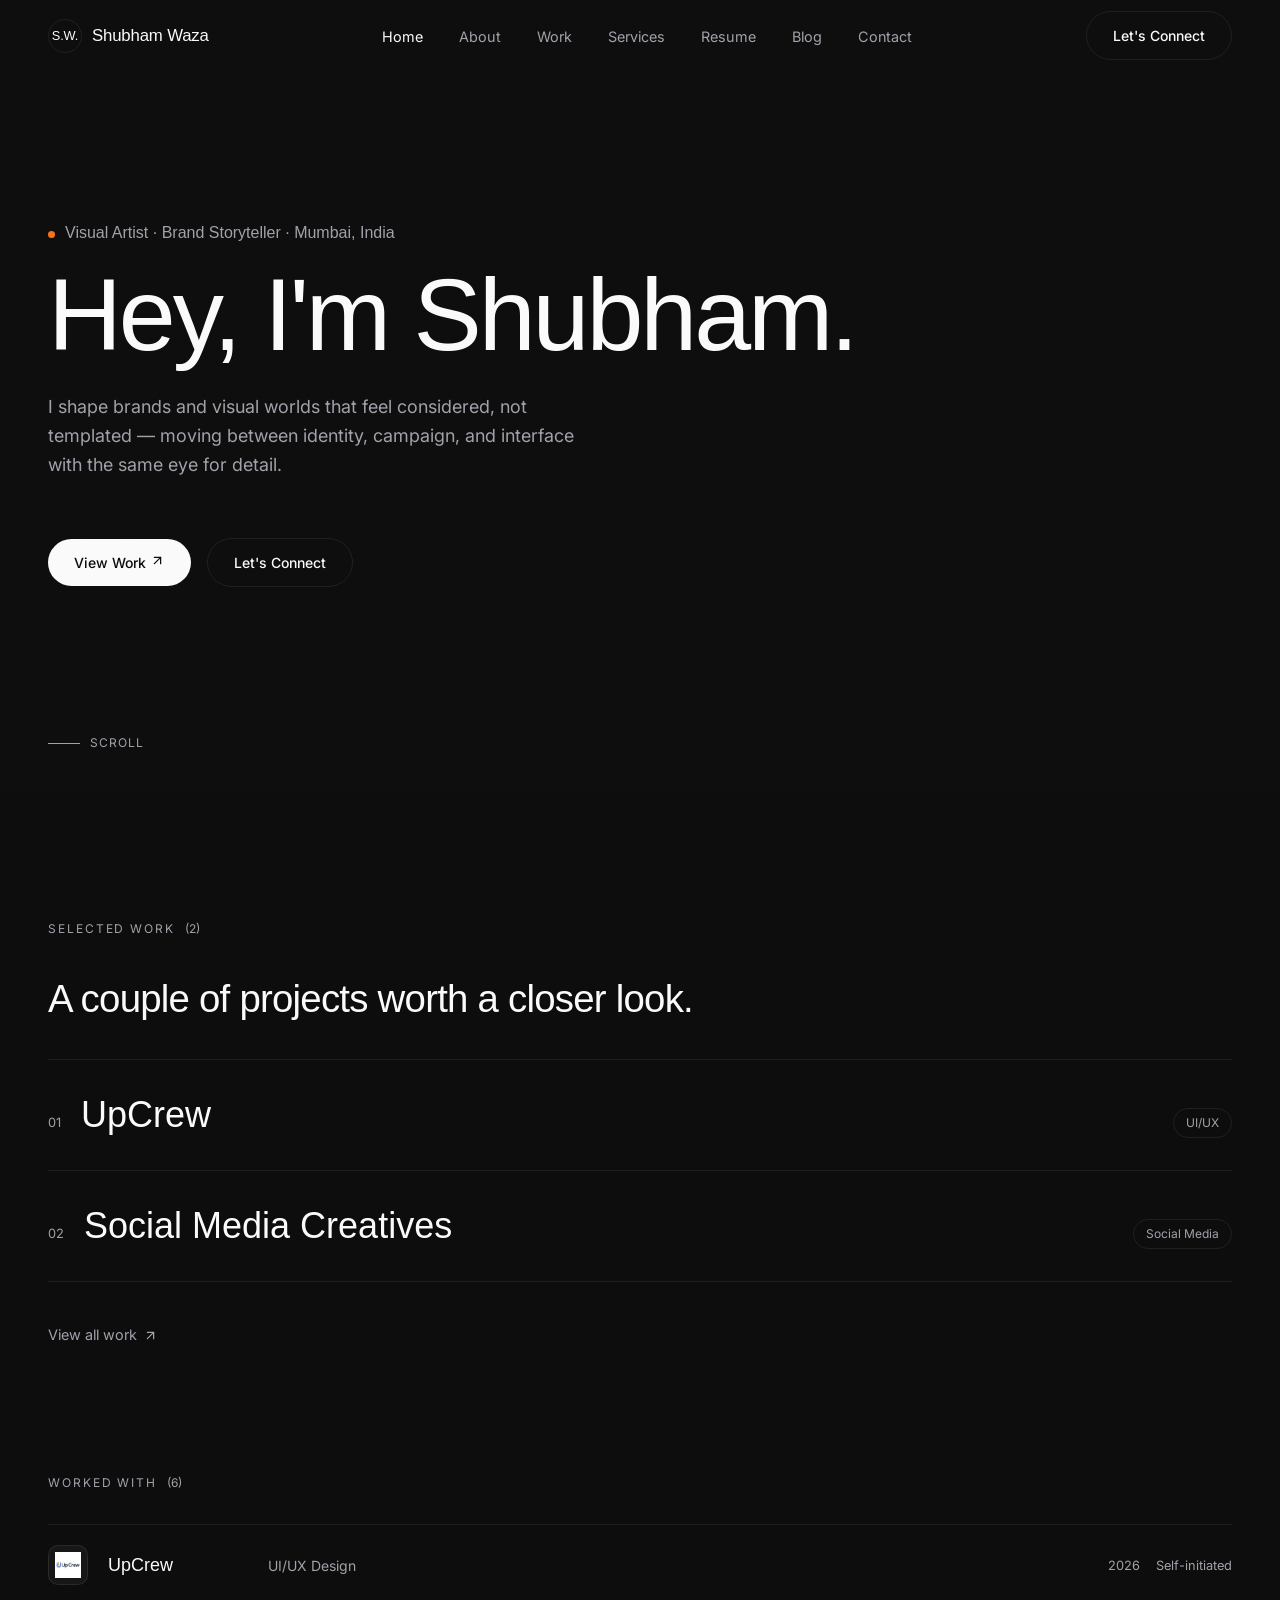
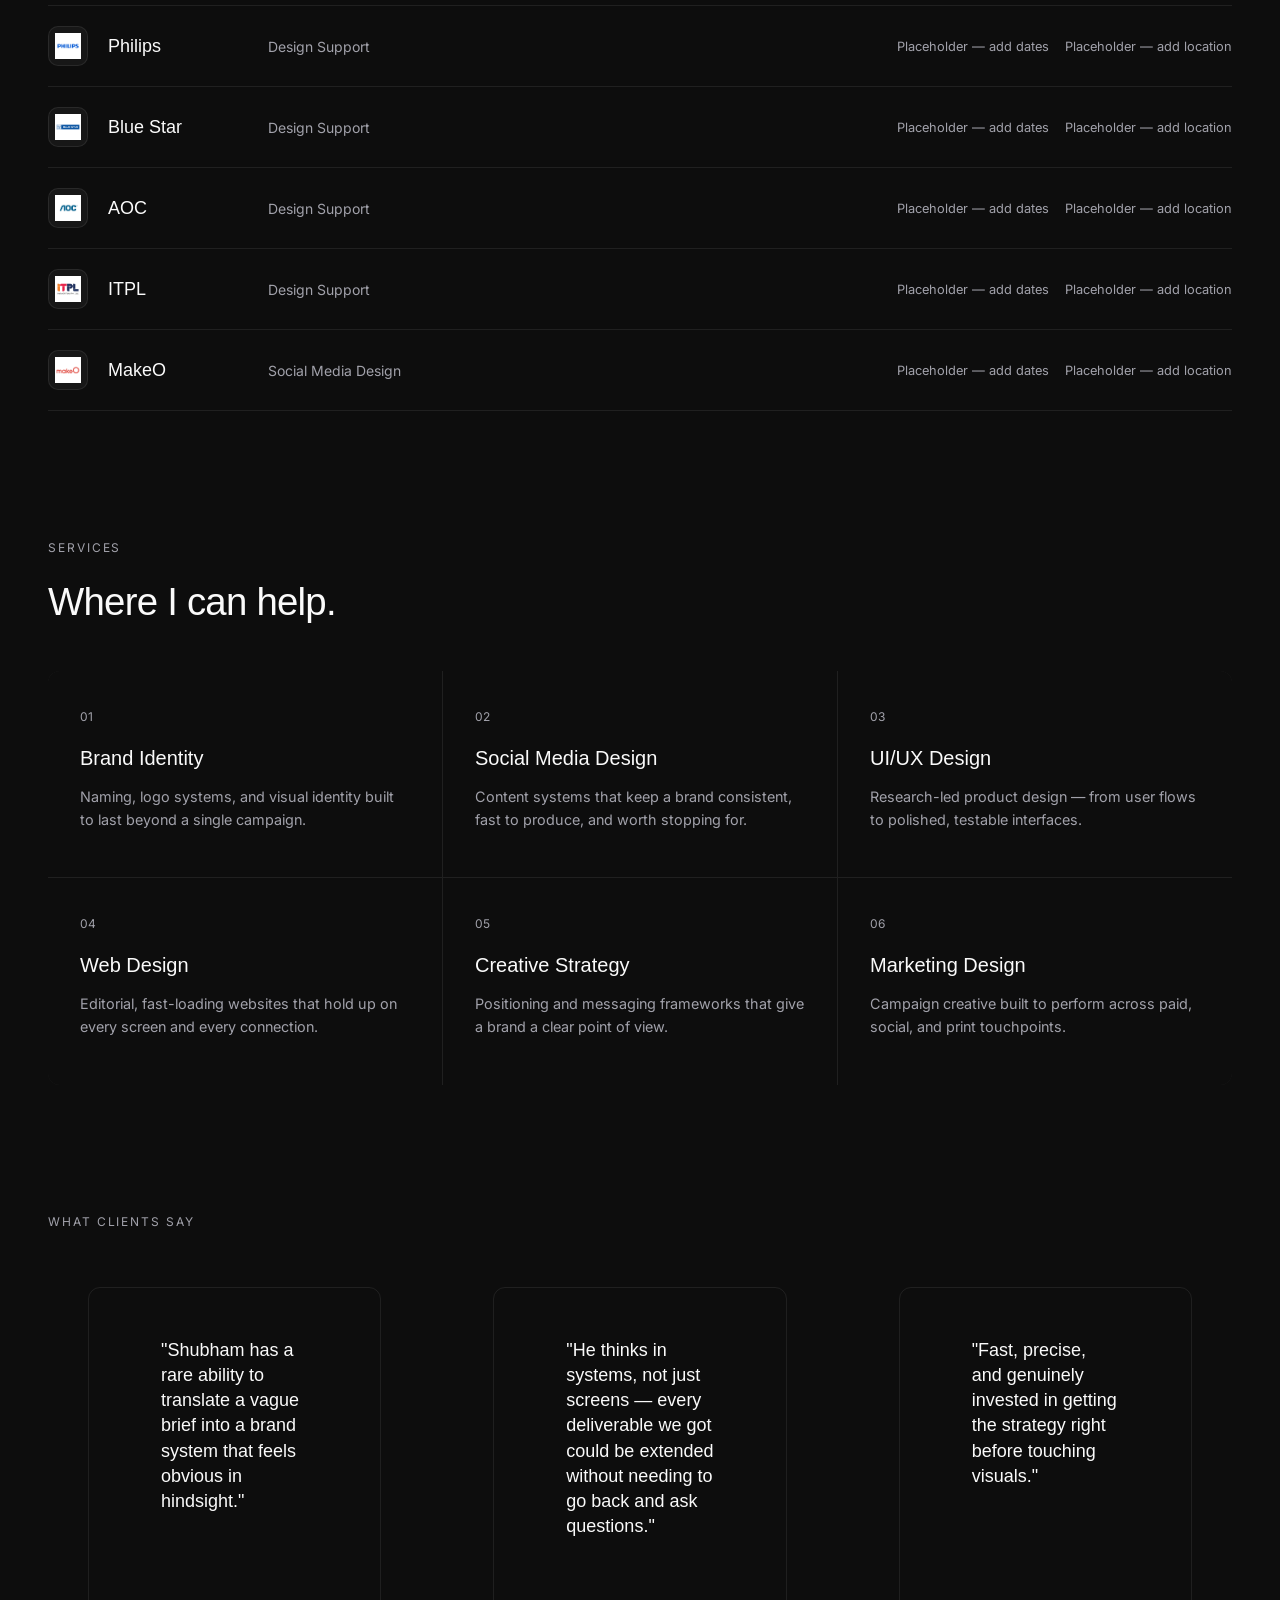
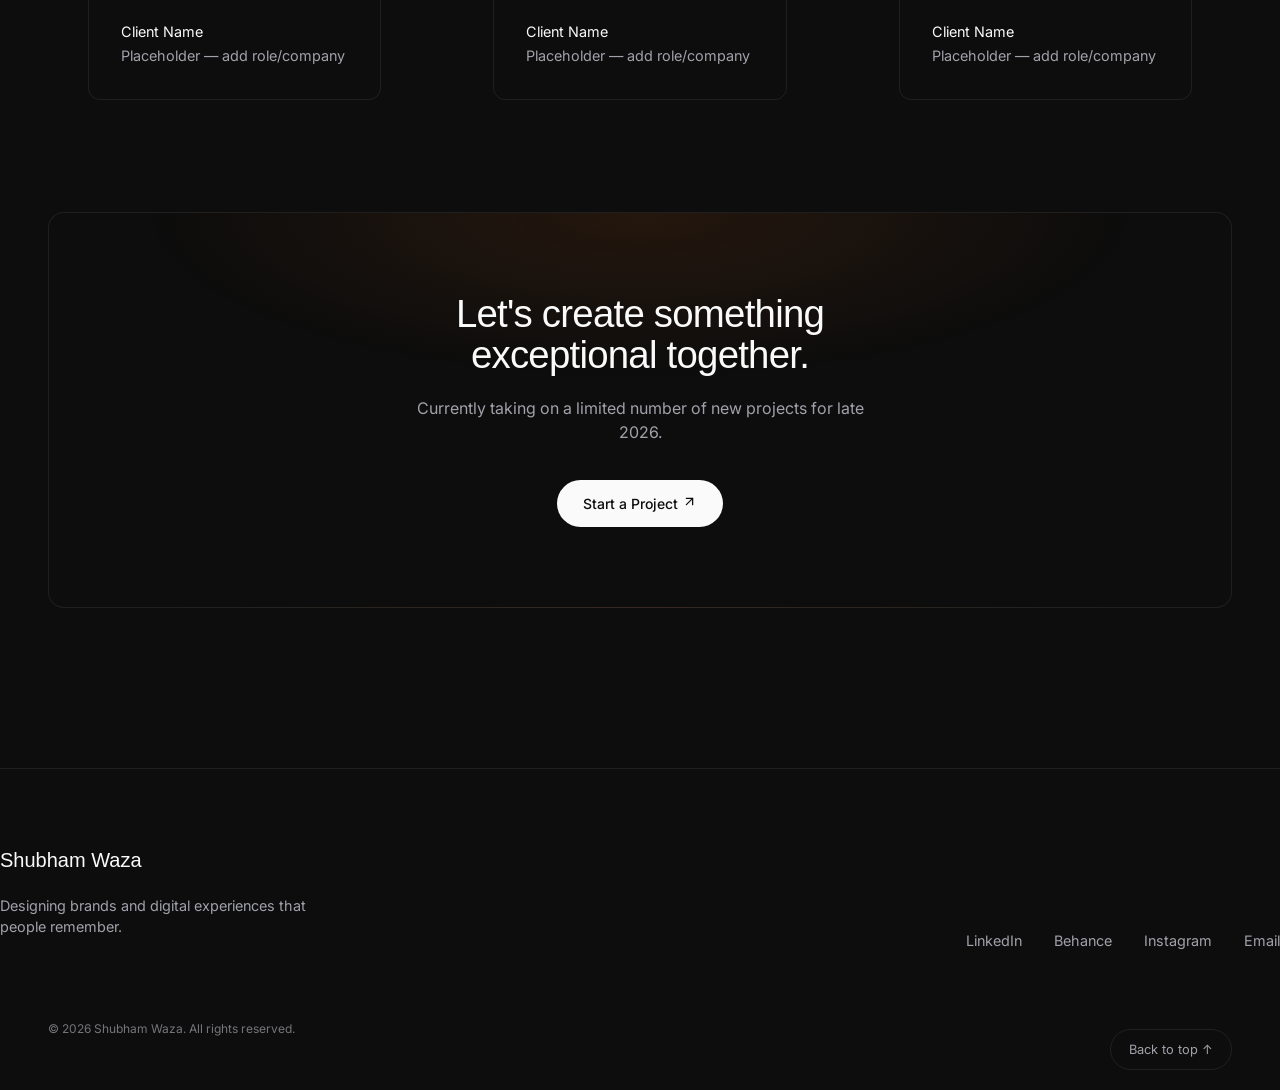
==== index.html @ 56e2f186 "Add files via upload" ====
<!DOCTYPE html>
<html lang="en">
<head>
  <meta charset="UTF-8" />
  <meta name="viewport" content="width=device-width, initial-scale=1.0" />
  <title>Shubham Waza — Visual Artist &amp; Brand Storyteller</title>
  <meta name="description" content="Shubham Waza is a visual artist and brand storyteller based in Mumbai, shaping identities, campaigns, and digital experiences with a designer's eye." />
  <link rel="preconnect" href="https://api.fontshare.com" />
  <link href="https://api.fontshare.com/v2/css?f[]=cabinet-grotesk@700,500,400&f[]=general-sans@500,400&display=swap" rel="stylesheet" />
  <link href="https://fonts.googleapis.com/css2?family=Inter:wght@400;500;600&display=swap" rel="stylesheet" />
  <link rel="stylesheet" href="css/style.css" />
</head>
<body>
  <div id="nav-placeholder"></div>

  <main>
    <!-- Hero -->
    <section class="hero-greet container">
      <div class="grain"></div>
      <p class="kicker reveal in-view"><span class="dot"></span>Visual Artist · Brand Storyteller · Mumbai, India</p>
      <h1 class="reveal in-view">Hey, I'm Shubham.</h1>
      <p class="sub reveal in-view">
        I shape brands and visual worlds that feel considered, not templated — moving between
        identity, campaign, and interface with the same eye for detail.
      </p>
      <div class="hero-actions reveal in-view" style="margin-top:40px;">
        <a href="work.html" class="btn btn-solid magnetic">View Work <svg width="15" height="15" viewBox="0 0 24 24" fill="none" stroke="currentColor" stroke-width="2" stroke-linecap="round" stroke-linejoin="round"><line x1="7" y1="17" x2="17" y2="7"></line><polyline points="7 7 17 7 17 17"></polyline></svg></a>
        <a href="contact.html" class="btn btn-outline magnetic">Let's Connect</a>
      </div>
      <div class="hero-scrollcue"><span class="line"></span>Scroll</div>
    </section>

    <!-- Selected Work -->
    <section class="container block">
      <div class="reveal">
        <div class="section-head">
          <div class="eyebrow-counted" style="margin-bottom:1.5rem;">
            <p class="eyebrow" style="margin:0;">Selected Work</p>
            <span class="count" id="workCount"></span>
          </div>
        </div>
        <h2 class="display-md text-balance">A couple of projects worth a closer look.</h2>
      </div>
      <div class="row-list" id="homeProjectList"></div>
      <div style="margin-top:40px;">
        <a href="work.html" class="link-arrow">View all work <svg width="15" height="15" viewBox="0 0 24 24" fill="none" stroke="currentColor" stroke-width="2" stroke-linecap="round" stroke-linejoin="round"><line x1="7" y1="17" x2="17" y2="7"></line><polyline points="7 7 17 7 17 17"></polyline></svg></a>
      </div>
    </section>

    <!-- Worked With -->
    <section class="container block">
      <div class="eyebrow-counted reveal">
        <p class="eyebrow" style="margin:0;">Worked With</p>
        <span class="count" id="workedCount"></span>
      </div>
      <div class="worked-list" id="workedList"></div>
    </section>

    <!-- Services -->
    <section class="container block">
      <div class="reveal">
        <p class="eyebrow">Services</p>
        <h2 class="display-md text-balance" style="max-width:36rem;">Where I can help.</h2>
      </div>
      <div class="services-grid" id="servicesGrid"></div>
    </section>

    <!-- Testimonials -->
    <section class="container block">
      <p class="eyebrow reveal">What Clients Say</p>
      <div class="testi-grid" id="testiGrid"></div>
    </section>

    <!-- CTA -->
    <section class="container block">
      <div class="cta-box reveal">
        <h2 class="display-md text-balance" style="max-width:32rem; margin:0 auto;">Let's create something exceptional together.</h2>
        <p>Currently taking on a limited number of new projects for late 2026.</p>
        <a href="contact.html" class="btn btn-solid magnetic">Start a Project <svg width="15" height="15" viewBox="0 0 24 24" fill="none" stroke="currentColor" stroke-width="2" stroke-linecap="round" stroke-linejoin="round"><line x1="7" y1="17" x2="17" y2="7"></line><polyline points="7 7 17 7 17 17"></polyline></svg></a>
      </div>
    </section>
  </main>

  <div id="footer-placeholder"></div>

  <script src="js/data.js"></script>
  <script src="js/main.js"></script>
  <script>
    document.addEventListener("DOMContentLoaded", () => {
      // Selected work — row-list style with cursor-follow preview + mobile thumbnail
      const list = document.getElementById("homeProjectList");
      document.getElementById("workCount").textContent = `(${PROJECTS.length})`;
      list.innerHTML = PROJECTS.map((p, i) => `
        <a href="work/case-study.html?slug=${p.slug}" class="row-item reveal in-view" data-preview="${p.coverImage}" style="flex-direction:column; align-items:stretch;">
          <div style="display:flex; align-items:baseline; justify-content:space-between; gap:24px; width:100%;">
            <div class="row-left">
              <span class="row-num">${String(i + 1).padStart(2, "0")}</span>
              <h3 class="row-title">${escapeHtml(p.title)}</h3>
            </div>
            <div class="row-tags">${p.categories.map(c => `<span>${c}</span>`).join("")}</div>
          </div>
          <div class="row-thumb-mobile"><img src="${p.coverImage}" alt="${escapeHtml(p.title)}" loading="lazy" /></div>
        </a>
      `).join("");

      initCursorPreview("#homeProjectList .row-item");

      // Worked With
      document.getElementById("workedCount").textContent = `(${WORKED_WITH.length})`;
      document.getElementById("workedList").innerHTML = WORKED_WITH.map(w => `
        <div class="worked-row reveal">
          <div class="worked-logo">
            ${w.logo ? `<img src="${w.logo}" alt="${escapeHtml(w.name)}" loading="lazy" />` : `<span>${escapeHtml(w.name.slice(0,2).toUpperCase())}</span>`}
          </div>
          <span class="worked-name">${escapeHtml(w.name)}</span>
          <span class="worked-role">${escapeHtml(w.role)}</span>
          <span class="worked-meta">
            <span>${escapeHtml(w.period)}</span>
            <span>${escapeHtml(w.location)}</span>
          </span>
        </div>
      `).join("");

      const services = [
        { title: "Brand Identity", desc: "Naming, logo systems, and visual identity built to last beyond a single campaign." },
        { title: "Social Media Design", desc: "Content systems that keep a brand consistent, fast to produce, and worth stopping for." },
        { title: "UI/UX Design", desc: "Research-led product design — from user flows to polished, testable interfaces." },
        { title: "Web Design", desc: "Editorial, fast-loading websites that hold up on every screen and every connection." },
        { title: "Creative Strategy", desc: "Positioning and messaging frameworks that give a brand a clear point of view." },
        { title: "Marketing Design", desc: "Campaign creative built to perform across paid, social, and print touchpoints." }
      ];
      document.getElementById("servicesGrid").innerHTML = services.map((s, i) => `
        <div class="service-card reveal">
          <span class="service-num">${String(i + 1).padStart(2, "0")}</span>
          <h3>${s.title}</h3>
          <p>${s.desc}</p>
        </div>
      `).join("");

      const testimonials = [
        { quote: "Shubham has a rare ability to translate a vague brief into a brand system that feels obvious in hindsight.", name: "Client Name", role: "Placeholder — add role/company" },
        { quote: "He thinks in systems, not just screens — every deliverable we got could be extended without needing to go back and ask questions.", name: "Client Name", role: "Placeholder — add role/company" },
        { quote: "Fast, precise, and genuinely invested in getting the strategy right before touching visuals.", name: "Client Name", role: "Placeholder — add role/company" }
      ];
      document.getElementById("testiGrid").innerHTML = testimonials.map(t => `
        <figure class="testi-card reveal">
          <blockquote class="testi-quote">"${escapeHtml(t.quote)}"</blockquote>
          <figcaption>
            <span class="testi-name">${escapeHtml(t.name)}</span>
            <span class="testi-role">${escapeHtml(t.role)}</span>
          </figcaption>
        </figure>
      `).join("");

      initReveal();
      initMagnetic();
    });
  </script>
</body>
</html>
---- css/style.css ----
/* ===== Design Tokens ===== */
:root {
  --bg: #0D0D0D;
  --bg-soft: #171717;
  --ink: #FAFAFA;
  --ink-muted: #A1A1AA;
  --accent: #F97316;
  --line: rgba(255,255,255,0.08);
  --ease-editorial: cubic-bezier(0.16, 1, 0.3, 1);
  --font-display: "Cabinet Grotesk", "General Sans", sans-serif;
  --font-body: "Inter", sans-serif;
}

* { box-sizing: border-box; }
html { scroll-behavior: smooth; }

@media (prefers-reduced-motion: reduce) {
  html { scroll-behavior: auto; }
  *, *::before, *::after {
    animation-duration: 0.001ms !important;
    animation-iteration-count: 1 !important;
    transition-duration: 0.001ms !important;
    scroll-behavior: auto !important;
  }
}

body {
  margin: 0;
  background: var(--bg);
  color: var(--ink);
  font-family: var(--font-body);
  -webkit-font-smoothing: antialiased;
  line-height: 1.5;
}

a { color: inherit; text-decoration: none; }
ul { list-style: none; margin: 0; padding: 0; }
button { font-family: inherit; cursor: pointer; }
img { max-width: 100%; display: block; }

:focus-visible {
  outline: 1.5px solid var(--accent);
  outline-offset: 3px;
  border-radius: 2px;
}

::selection { background: var(--accent); color: var(--bg); }

.container {
  max-width: 1320px;
  margin-inline: auto;
  padding-inline: 24px;
}
@media (min-width: 768px) {
  .container { padding-inline: 48px; }
}

.eyebrow {
  font-size: 0.75rem;
  letter-spacing: 0.16em;
  text-transform: uppercase;
  color: var(--ink-muted);
  margin: 0 0 1.5rem;
}

.text-balance { text-wrap: balance; }

h1, h2, h3 { font-family: var(--font-display); margin: 0; color: var(--ink); font-weight: 500; }

.display-xl {
  font-size: clamp(3rem, 7vw, 7rem);
  line-height: 0.98;
  letter-spacing: -0.03em;
  font-weight: 500;
}
.display-lg {
  font-size: clamp(2.25rem, 4.5vw, 4.25rem);
  line-height: 1.02;
  letter-spacing: -0.03em;
  font-weight: 500;
}
.display-md {
  font-size: clamp(1.75rem, 3vw, 2.75rem);
  line-height: 1.08;
  letter-spacing: -0.02em;
  font-weight: 500;
}

.muted { color: var(--ink-muted); }
.hairline-top { border-top: 1px solid var(--line); }
.hairline-bottom { border-bottom: 1px solid var(--line); }

/* ===== Buttons ===== */
.btn {
  display: inline-flex;
  align-items: center;
  gap: 8px;
  border-radius: 999px;
  padding: 13px 26px;
  font-size: 0.875rem;
  font-weight: 500;
  transition: background-color .3s var(--ease-editorial), color .3s var(--ease-editorial), border-color .3s var(--ease-editorial);
  white-space: nowrap;
}
.btn-solid {
  background: var(--ink);
  color: var(--bg);
}
.btn-solid:hover { background: var(--accent); }
.btn-outline {
  border: 1px solid var(--line);
  color: var(--ink);
}
.btn-outline:hover { border-color: var(--accent); color: var(--accent); }
.btn svg { transition: transform .3s var(--ease-editorial); }
.btn:hover svg { transform: translate(2px, -2px); }

/* ===== Nav ===== */
.site-nav {
  position: fixed;
  top: 0; left: 0; right: 0;
  z-index: 100;
  height: 72px;
  display: flex;
  align-items: center;
  transition: background-color .3s ease, border-color .3s ease;
  border-bottom: 1px solid transparent;
}
.site-nav.scrolled {
  background: rgba(13,13,13,0.8);
  backdrop-filter: blur(10px);
  border-color: var(--line);
}
.site-nav .container {
  display: flex;
  align-items: center;
  justify-content: space-between;
  width: 100%;
}
.nav-logo {
  font-family: var(--font-display);
  font-size: 1.05rem;
  letter-spacing: -0.01em;
}
.nav-links {
  display: none;
  align-items: center;
  gap: 36px;
}
.nav-links a {
  font-size: 0.9rem;
  color: var(--ink-muted);
  transition: color .2s;
}
.nav-links a:hover, .nav-links a.active { color: var(--ink); }
.nav-cta { display: none; }
.nav-toggle {
  background: none;
  border: none;
  color: var(--ink);
  padding: 8px;
  margin-right: -8px;
}
@media (min-width: 900px) {
  .nav-links, .nav-cta { display: inline-flex; }
  .nav-toggle { display: none; }
}

.mobile-menu {
  position: fixed;
  inset: 72px 0 0 0;
  background: var(--bg);
  transform: translateY(-8px);
  opacity: 0;
  pointer-events: none;
  transition: opacity .3s var(--ease-editorial), transform .3s var(--ease-editorial);
  z-index: 99;
}
.mobile-menu.open {
  opacity: 1;
  transform: translateY(0);
  pointer-events: auto;
}
.mobile-menu ul { padding-top: 2rem; }
.mobile-menu .container { padding-top: 8px; }
.mobile-menu li { border-bottom: 1px solid var(--line); }
.mobile-menu a {
  display: block;
  padding: 18px 0;
  font-family: var(--font-display);
  font-size: 1.5rem;
}

/* ===== Hero ===== */
.hero {
  position: relative;
  min-height: 92vh;
  display: flex;
  flex-direction: column;
  justify-content: flex-end;
  overflow: hidden;
  background-image: radial-gradient(60% 60% at 50% 0%, rgba(249,115,22,0.10) 0%, rgba(249,115,22,0) 70%);
}
.grain {
  pointer-events: none;
  position: absolute;
  inset: 0;
  opacity: 0.05;
  mix-blend-mode: overlay;
  background-image: url("data:image/svg+xml,%3Csvg xmlns='http://www.w3.org/2000/svg' width='120' height='120'%3E%3Cfilter id='n'%3E%3CfeTurbulence type='fractalNoise' baseFrequency='0.9' numOctaves='2' stitchTiles='stitch'/%3E%3C/filter%3E%3Crect width='100%25' height='100%25' filter='url(%23n)'/%3E%3C/svg%3E");
  animation: grain-shift 8s steps(8) infinite;
}
@keyframes grain-shift {
  0% { transform: translate(0,0); } 12.5% { transform: translate(-2%,2%); }
  25% { transform: translate(2%,-1%); } 37.5% { transform: translate(-1%,-2%); }
  50% { transform: translate(2%,2%); } 62.5% { transform: translate(-2%,1%); }
  75% { transform: translate(1%,-2%); } 87.5% { transform: translate(-2%,-1%); }
  100% { transform: translate(0,0); }
}
.hero-inner { padding: 160px 0 80px; position: relative; z-index: 1; }
.hero-headline { max-width: 62rem; }
.hero-meta {
  margin-top: 2.5rem;
  padding-top: 2rem;
  border-top: 1px solid var(--line);
  display: flex;
  flex-direction: column;
  gap: 2rem;
}
@media (min-width: 768px) {
  .hero-meta { flex-direction: row; align-items: center; justify-content: space-between; }
}
.hero-meta-name { font-family: var(--font-display); font-size: 1.125rem; }
.hero-actions { display: flex; align-items: center; gap: 16px; }

/* ===== Reveal on scroll ===== */
.reveal {
  opacity: 0;
  transform: translateY(24px);
  transition: opacity .7s var(--ease-editorial), transform .7s var(--ease-editorial);
}
.reveal.in-view { opacity: 1; transform: translateY(0); }

/* ===== Sections ===== */
section.block { padding-top: 128px; }
.section-head {
  display: flex;
  align-items: flex-end;
  justify-content: space-between;
  gap: 24px;
  margin-bottom: 1rem;
}
.link-arrow {
  display: inline-flex;
  align-items: center;
  gap: 6px;
  font-size: 0.9rem;
  color: var(--ink-muted);
  transition: color .2s;
}
.link-arrow:hover { color: var(--accent); }

/* ===== Project cards ===== */
.project-list { margin-top: 3rem; }
.project-card {
  display: block;
  border-bottom: 1px solid var(--line);
  padding: 40px 0;
  transition: border-color .3s;
}
.project-card:hover { border-color: rgba(255,255,255,0.2); }
.project-grid {
  display: grid;
  grid-template-columns: 1fr;
  gap: 24px;
  align-items: center;
}
@media (min-width: 768px) {
  .project-grid { grid-template-columns: 40px 1fr 1.6fr 1.6fr 100px; gap: 28px; }
}
.project-index { color: var(--ink-muted); font-size: 0.9rem; display: none; }
@media (min-width: 768px) { .project-index { display: block; } }
.project-thumb {
  position: relative;
  aspect-ratio: 4/3;
  border-radius: 12px;
  overflow: hidden;
  background: var(--bg-soft);
}
.project-thumb img {
  width: 100%; height: 100%; object-fit: cover;
  transition: transform .7s var(--ease-editorial);
}
.project-card:hover .project-thumb img { transform: scale(1.04); }
.project-cat { font-size: 0.75rem; color: var(--ink-muted); margin-bottom: 8px; }
.project-title { font-family: var(--font-display); font-size: 1.5rem; }
@media (min-width: 768px) { .project-title { font-size: 1.75rem; } }
.project-desc { font-size: 0.9rem; color: var(--ink-muted); margin-top: 10px; max-width: 32rem; }
.project-cta { display: inline-flex; align-items: center; gap: 6px; font-size: 0.9rem; transition: color .3s; }
.project-card:hover .project-cta { color: var(--accent); }

/* ===== Clients grid ===== */
.clients-grid {
  display: grid;
  grid-template-columns: repeat(2, 1fr);
  border-top: 1px solid var(--line);
  border-left: 1px solid var(--line);
  border-radius: 12px;
  overflow: hidden;
}
@media (min-width: 768px) { .clients-grid { grid-template-columns: repeat(4, 1fr); } }
.client-cell {
  border-right: 1px solid var(--line);
  border-bottom: 1px solid var(--line);
  height: 112px;
  display: flex;
  align-items: center;
  justify-content: center;
  padding: 24px;
  filter: grayscale(1);
  opacity: 0.6;
  transition: opacity .3s, filter .3s;
  text-align: center;
  font-family: var(--font-display);
  font-size: 0.95rem;
  color: var(--ink-muted);
}
.client-cell:hover { filter: grayscale(0); opacity: 1; }

/* ===== Services ===== */
.services-grid {
  display: grid;
  grid-template-columns: 1fr;
  gap: 1px;
  background: var(--line);
  border-radius: 12px;
  overflow: hidden;
  margin-top: 3rem;
}
@media (min-width: 768px) { .services-grid { grid-template-columns: repeat(3, 1fr); } }
.service-card { background: var(--bg); padding: 32px; transition: background-color .3s; }
.service-card:hover { background: var(--bg-soft); }
.service-num { font-size: 0.75rem; color: var(--ink-muted); }
.service-card h3 { font-size: 1.25rem; margin-top: 16px; }
.service-card p { font-size: 0.9rem; color: var(--ink-muted); margin-top: 12px; line-height: 1.6; }

/* ===== Testimonials ===== */
.testi-grid {
  display: grid;
  grid-template-columns: 1fr;
  gap: 32px;
  margin-top: 2.5rem;
}
@media (min-width: 768px) { .testi-grid { grid-template-columns: repeat(3, 1fr); } }
.testi-card {
  border: 1px solid var(--line);
  border-radius: 12px;
  padding: 32px;
  display: flex;
  flex-direction: column;
  justify-content: space-between;
  height: 100%;
}
.testi-quote { font-family: var(--font-display); font-size: 1.125rem; line-height: 1.4; }
.testi-name { font-size: 0.9rem; margin-top: 32px; display: block; }
.testi-role { font-size: 0.9rem; color: var(--ink-muted); display: block; margin-top: 2px; }

/* ===== CTA ===== */
.cta-box {
  position: relative;
  border: 1px solid var(--line);
  border-radius: 16px;
  padding: 80px 32px;
  text-align: center;
  background-image: radial-gradient(60% 60% at 50% 0%, rgba(249,115,22,0.10) 0%, rgba(249,115,22,0) 70%);
  overflow: hidden;
}
.cta-box p { max-width: 28rem; margin: 20px auto 0; color: var(--ink-muted); }
.cta-box .btn { margin-top: 36px; }

/* ===== Footer ===== */
.site-footer { border-top: 1px solid var(--line); margin-top: 160px; }
.footer-top {
  padding: 56px 0;
  display: flex;
  flex-direction: column;
  gap: 40px;
}
@media (min-width: 768px) { .footer-top { flex-direction: row; align-items: flex-end; justify-content: space-between; } }
.footer-logo { font-family: var(--font-display); font-size: 1.25rem; }
.footer-tagline { font-size: 0.9rem; color: var(--ink-muted); margin-top: 8px; max-width: 20rem; }
.footer-social { display: flex; flex-wrap: wrap; gap: 12px 32px; }
.footer-social a { font-size: 0.9rem; color: var(--ink-muted); transition: color .2s; }
.footer-social a:hover { color: var(--accent); }
.footer-copy { padding-bottom: 40px; font-size: 0.75rem; color: rgba(161,161,170,0.7); }

/* ===== Timeline (About) ===== */
.timeline { position: relative; border-left: 1px solid var(--line); margin-left: 8px; }
.timeline-item { position: relative; padding-left: 40px; padding-bottom: 64px; }
.timeline-item:last-child { padding-bottom: 0; }
.timeline-dot {
  position: absolute; left: -5px; top: 6px;
  height: 10px; width: 10px; border-radius: 999px; background: var(--accent);
}
.timeline-year { font-size: 0.75rem; color: var(--ink-muted); margin-bottom: 8px; }
.timeline-org { font-size: 0.9rem; color: var(--ink-muted); margin-top: 4px; }
.timeline-body { font-size: 0.9rem; color: var(--ink-muted); margin-top: 16px; max-width: 36rem; line-height: 1.6; }

/* ===== Skills / tag chips ===== */
.chip-row { display: flex; flex-wrap: wrap; gap: 12px; }
.chip {
  border: 1px solid var(--line);
  border-radius: 999px;
  padding: 8px 16px;
  font-size: 0.875rem;
  color: var(--ink-muted);
}
.skills-grid { display: grid; grid-template-columns: 1fr; gap: 40px; margin-top: 1rem; }
@media (min-width: 768px) { .skills-grid { grid-template-columns: repeat(3, 1fr); } }
.skills-grid h3 { font-size: 1.25rem; margin-bottom: 20px; }
.skills-grid li { font-size: 0.9rem; color: var(--ink-muted); border-bottom: 1px solid var(--line); padding-bottom: 12px; margin-bottom: 12px; }

/* ===== Work filter ===== */
.filter-row { display: flex; flex-wrap: wrap; gap: 12px; margin-bottom: 56px; }
.filter-btn {
  border-radius: 999px;
  padding: 10px 18px;
  font-size: 0.875rem;
  border: 1px solid var(--line);
  background: transparent;
  color: var(--ink-muted);
  transition: all .2s;
}
.filter-btn:hover { color: var(--ink); border-color: rgba(255,255,255,0.3); }
.filter-btn.active { background: var(--ink); color: var(--bg); border-color: var(--ink); }

/* ===== Case study ===== */
.cs-meta-grid {
  display: grid;
  grid-template-columns: repeat(2, 1fr);
  gap: 32px;
  border-top: 1px solid var(--line);
  border-bottom: 1px solid var(--line);
  padding: 32px 0;
  margin-top: 56px;
}
@media (min-width: 768px) { .cs-meta-grid { grid-template-columns: repeat(4, 1fr); } }
.cs-meta-grid dt { font-size: 0.75rem; color: var(--ink-muted); margin-bottom: 8px; }
.cs-meta-grid dd { font-size: 0.9rem; margin: 0; }
.cs-hero-image {
  position: relative;
  aspect-ratio: 16/9;
  border-radius: 16px;
  overflow: hidden;
  background: var(--bg-soft);
  margin-top: 64px;
}
.cs-hero-image img { width: 100%; height: 100%; object-fit: cover; }
.cs-sections { max-width: 48rem; margin-top: 96px; }
.cs-section { border-top: 1px solid var(--line); padding: 48px 0; }
.cs-section:first-child { border-top: none; padding-top: 0; }
.cs-section h2 { font-size: 1.5rem; margin-bottom: 16px; }
.cs-section p { color: var(--ink-muted); line-height: 1.7; margin: 0; }
.cs-gallery { display: grid; grid-template-columns: 1fr; gap: 24px; margin-top: 32px; }
@media (min-width: 768px) { .cs-gallery { grid-template-columns: repeat(2, 1fr); } }
.cs-gallery-item { position: relative; aspect-ratio: 4/3; border-radius: 12px; overflow: hidden; background: var(--bg-soft); }
.cs-gallery-item img { width: 100%; height: 100%; object-fit: cover; }
.cs-next {
  border-top: 1px solid var(--line);
  padding-top: 40px;
  margin-top: 112px;
}
.cs-next-row { display: flex; align-items: flex-end; justify-content: space-between; gap: 24px; }
.cs-next-row:hover h3 { color: var(--accent); }
.cs-next-row svg { color: var(--ink-muted); transition: all .3s; flex-shrink: 0; }
.cs-next-row:hover svg { transform: translate(4px,-4px); color: var(--accent); }

/* ===== Services page ===== */
.service-detail { display: grid; grid-template-columns: 1fr; gap: 32px; border-top: 1px solid var(--line); padding-top: 48px; }
@media (min-width: 768px) { .service-detail { grid-template-columns: repeat(3, 1fr); } }
.service-detail h2 { font-size: 1.875rem; }
.service-detail .price { color: var(--accent); font-size: 0.9rem; margin-top: 24px; }
.service-detail ul li { font-size: 0.9rem; color: var(--ink-muted); margin-bottom: 10px; }
.faq-item { border-top: 1px solid var(--line); padding: 32px 0; }
.faq-item:first-child { border-top: none; }
.faq-item h3 { font-size: 1.125rem; margin-bottom: 12px; }
.faq-item p { color: var(--ink-muted); font-size: 0.9rem; line-height: 1.6; margin: 0; }

/* ===== Resume ===== */
.exp-row { display: grid; grid-template-columns: 1fr; gap: 16px; border-top: 1px solid var(--line); padding-top: 32px; margin-bottom: 56px; }
@media (min-width: 768px) { .exp-row { grid-template-columns: 1fr 3fr; } }
.exp-period { font-size: 0.75rem; color: var(--ink-muted); }
.exp-role { font-size: 1.25rem; }
.exp-org { font-size: 0.9rem; color: var(--ink-muted); margin-top: 4px; }
.exp-points li { font-size: 0.9rem; color: var(--ink-muted); margin-top: 8px; line-height: 1.6; }
.two-col { display: grid; grid-template-columns: 1fr; gap: 64px; }
@media (min-width: 768px) { .two-col { grid-template-columns: 1fr 1fr; } }

/* ===== Blog ===== */
.blog-grid { display: grid; grid-template-columns: 1fr; gap: 32px; margin-top: 3rem; }
@media (min-width: 768px) { .blog-grid { grid-template-columns: repeat(3, 1fr); } }
.blog-thumb { position: relative; aspect-ratio: 4/3; border-radius: 12px; overflow: hidden; background: var(--bg-soft); }
.blog-thumb img { width: 100%; height: 100%; object-fit: cover; transition: transform .7s var(--ease-editorial); }
.blog-card:hover .blog-thumb img { transform: scale(1.04); }
.blog-meta { font-size: 0.75rem; color: var(--ink-muted); margin-top: 20px; }
.blog-card h2 { font-size: 1.25rem; margin-top: 8px; transition: color .2s; }
.blog-card:hover h2 { color: var(--accent); }
.blog-excerpt { font-size: 0.9rem; color: var(--ink-muted); margin-top: 8px; line-height: 1.6; }

/* ===== Contact ===== */
.contact-grid { display: grid; grid-template-columns: 1fr; gap: 64px; }
@media (min-width: 768px) { .contact-grid { grid-template-columns: 5fr 7fr; } }
.form-group { margin-bottom: 40px; }
.form-row { display: grid; grid-template-columns: 1fr; gap: 32px; }
@media (min-width: 768px) { .form-row { grid-template-columns: 1fr 1fr; } }
label.field-label { font-size: 0.75rem; color: var(--ink-muted); display: block; margin-bottom: 8px; }
input.field, select.field, textarea.field {
  width: 100%;
  background: transparent;
  border: none;
  border-bottom: 1px solid var(--line);
  outline: none;
  padding: 12px 0;
  color: var(--ink);
  font-family: var(--font-body);
  font-size: 1rem;
  transition: border-color .2s;
}
input.field::placeholder, textarea.field::placeholder { color: var(--ink-muted); }
input.field:focus, select.field:focus, textarea.field:focus { border-color: var(--accent); }
select.field option { background: var(--bg-soft); }
textarea.field { resize: none; }
.form-success {
  border: 1px solid var(--line);
  border-radius: 16px;
  padding: 56px;
  text-align: center;
}
.success-icon {
  display: inline-flex;
  align-items: center;
  justify-content: center;
  height: 48px; width: 48px;
  border-radius: 999px;
  background: rgba(249,115,22,0.1);
  color: var(--accent);
  margin-bottom: 24px;
}

/* ===== 404 ===== */
.notfound { text-align: center; padding: 208px 0 160px; }
.clients-grid{
    display:grid;
    grid-template-columns:repeat(auto-fit,minmax(180px,1fr));
    gap:32px;
    margin-top:40px;
}

.client-cell{
    display:flex;
    flex-direction:column;
    align-items:center;
    justify-content:center;
    padding:24px;
    border:1px solid rgba(255,255,255,.08);
    border-radius:18px;
    transition:.3s ease;
}

.client-cell:hover{
    transform:translateY(-4px);
    border-color:rgba(255,255,255,.18);
}

.client-cell img{
    width:120px;
    height:60px;
    object-fit:contain;
    margin-bottom:16px;
}

.client-cell span{
    font-family:"General Sans",sans-serif;
    font-size:15px;
    font-weight:500;
    color:#fff;
}
/* =========================================================
   Redesign additions — greeting hero, numbered counters,
   "Worked With" list, cursor-follow preview, magnetic hover
   ========================================================= */

/* Monogram logo mark in nav */
.nav-mark {
  display: inline-flex;
  align-items: center;
  justify-content: center;
  height: 34px;
  width: 34px;
  border-radius: 999px;
  border: 1px solid var(--line);
  font-family: var(--font-display);
  font-size: 0.8rem;
  margin-right: 10px;
  flex-shrink: 0;
}

/* Numbered eyebrow — "Selected Work (2)" */
.eyebrow-counted {
  display: flex;
  align-items: center;
  gap: 10px;
}
.eyebrow-counted .count {
  color: var(--ink-muted);
  font-size: 0.75rem;
}

/* Greeting-style hero (distinct from the old centered statement hero) */
.hero-greet {
  position: relative;
  min-height: 88vh;
  display: flex;
  flex-direction: column;
  justify-content: center;
  overflow: hidden;
}
.hero-greet .kicker {
  font-family: var(--font-display);
  font-size: 1rem;
  color: var(--ink-muted);
  margin-bottom: 20px;
}
.hero-greet .kicker .dot {
  display: inline-block;
  height: 7px;
  width: 7px;
  border-radius: 999px;
  background: var(--accent);
  margin-right: 10px;
  animation: pulse-dot 2.2s ease-in-out infinite;
}
@keyframes pulse-dot {
  0%, 100% { opacity: 1; transform: scale(1); }
  50% { opacity: 0.4; transform: scale(0.8); }
}
.hero-greet h1 {
  font-size: clamp(2.6rem, 8vw, 6.5rem);
  line-height: 0.98;
  letter-spacing: -0.03em;
  font-weight: 500;
}
.hero-greet .sub {
  margin-top: 28px;
  max-width: 34rem;
  font-size: 1.125rem;
  color: var(--ink-muted);
  line-height: 1.6;
}
.hero-scrollcue {
  position: absolute;
  bottom: 40px;
  left: 24px;
  display: flex;
  align-items: center;
  gap: 10px;
  font-size: 0.75rem;
  color: var(--ink-muted);
  letter-spacing: 0.08em;
  text-transform: uppercase;
}
@media (min-width: 768px) { .hero-scrollcue { left: 48px; } }
.hero-scrollcue .line {
  width: 32px;
  height: 1px;
  background: var(--ink-muted);
  animation: scrollcue-grow 1.8s ease-in-out infinite;
  transform-origin: left;
}
@keyframes scrollcue-grow {
  0%, 100% { transform: scaleX(1); opacity: 0.6; }
  50% { transform: scaleX(1.6); opacity: 1; }
}

/* Project rows — numbered list, cursor-preview compatible (image hidden in-row on desktop) */
.row-list { margin-top: 2.5rem; }
.row-item {
  display: flex;
  align-items: baseline;
  justify-content: space-between;
  gap: 24px;
  padding: 28px 0;
  border-top: 1px solid var(--line);
  cursor: pointer;
  position: relative;
}
.row-item:last-child { border-bottom: 1px solid var(--line); }
.row-item .row-left {
  display: flex;
  align-items: baseline;
  gap: 20px;
  min-width: 0;
}
.row-item .row-num { color: var(--ink-muted); font-size: 0.8rem; flex-shrink: 0; }
.row-item .row-title {
  font-family: var(--font-display);
  font-size: clamp(1.5rem, 3vw, 2.25rem);
  transition: color .3s var(--ease-editorial), transform .3s var(--ease-editorial);
  white-space: nowrap;
  overflow: hidden;
  text-overflow: ellipsis;
}
.row-item:hover .row-title { color: var(--accent); transform: translateX(6px); }
.row-item .row-tags {
  display: flex;
  gap: 8px;
  flex-shrink: 0;
}
.row-item .row-tags span {
  font-size: 0.75rem;
  color: var(--ink-muted);
  border: 1px solid var(--line);
  border-radius: 999px;
  padding: 5px 12px;
  white-space: nowrap;
}
/* mobile thumbnail (shown stacked, since cursor-preview only applies on desktop) */
.row-thumb-mobile {
  display: block;
  aspect-ratio: 16/10;
  border-radius: 12px;
  overflow: hidden;
  background: var(--bg-soft);
  margin-top: 16px;
}
.row-thumb-mobile img { width: 100%; height: 100%; object-fit: cover; }
@media (min-width: 900px) { .row-thumb-mobile { display: none; } }

/* Floating cursor-follow preview (desktop only) */
.cursor-preview {
  position: fixed;
  top: 0; left: 0;
  width: 280px;
  height: 190px;
  border-radius: 14px;
  overflow: hidden;
  pointer-events: none;
  z-index: 200;
  opacity: 0;
  transform: translate(-50%, -50%) scale(0.85);
  transition: opacity .25s var(--ease-editorial), transform .25s var(--ease-editorial);
  background: var(--bg-soft);
  border: 1px solid var(--line);
  box-shadow: 0 20px 60px rgba(0,0,0,0.5);
  display: none;
}
@media (min-width: 900px) { .cursor-preview { display: block; } }
.cursor-preview.active { opacity: 1; transform: translate(-50%, -50%) scale(1); }
.cursor-preview img { width: 100%; height: 100%; object-fit: cover; }

/* Magnetic hover wrapper — nav links / buttons nudge toward the cursor */
.magnetic { display: inline-block; will-change: transform; transition: transform .2s var(--ease-editorial); }

/* "Worked With" text list */
.worked-list { margin-top: 2rem; }
.worked-row {
  display: flex;
  align-items: center;
  gap: 20px;
  padding: 20px 0;
  border-top: 1px solid var(--line);
  flex-wrap: wrap;
}
.worked-row:last-child { border-bottom: 1px solid var(--line); }
.worked-logo {
  height: 40px;
  width: 40px;
  border-radius: 10px;
  background: var(--bg-soft);
  border: 1px solid var(--line);
  display: flex;
  align-items: center;
  justify-content: center;
  overflow: hidden;
  flex-shrink: 0;
}
.worked-logo img { width: 100%; height: 100%; object-fit: contain; padding: 6px; }
.worked-logo span { font-family: var(--font-display); font-size: 0.85rem; color: var(--ink-muted); }
.worked-name { font-family: var(--font-display); font-size: 1.125rem; min-width: 140px; }
.worked-role { font-size: 0.875rem; color: var(--ink-muted); flex: 1; min-width: 160px; }
.worked-meta {
  font-size: 0.8rem;
  color: var(--ink-muted);
  display: flex;
  gap: 16px;
  margin-left: auto;
  text-align: right;
}

/* Back to top pill */
.back-to-top {
  display: inline-flex;
  align-items: center;
  gap: 8px;
  font-size: 0.8rem;
  color: var(--ink-muted);
  border: 1px solid var(--line);
  border-radius: 999px;
  padding: 10px 18px;
  transition: color .2s, border-color .2s;
}
.back-to-top:hover { color: var(--accent); border-color: var(--accent); }

/* ===== Carousel-style project page ===== */
.carousel-wrap {
  margin-top: 56px;
  overflow-x: auto;
  overflow-y: hidden;
  -webkit-overflow-scrolling: touch;
  scroll-snap-type: x mandatory;
  scrollbar-width: thin;
  padding-bottom: 12px;
}
.carousel-track {
  display: flex;
  gap: 20px;
}
.carousel-slide {
  flex: 0 0 auto;
  width: min(78vw, 520px);
  scroll-snap-align: start;
  border-radius: 14px;
  overflow: hidden;
  background: var(--bg-soft);
  border: 1px solid var(--line);
}
.carousel-slide img { width: 100%; height: 100%; object-fit: cover; display: block; }
.carousel-hint {
  display: flex;
  align-items: center;
  gap: 10px;
  margin-top: 20px;
  font-size: 0.8rem;
  color: var(--ink-muted);
}
.carousel-hint .arrow-loop {
  display: inline-flex;
  gap: 4px;
}
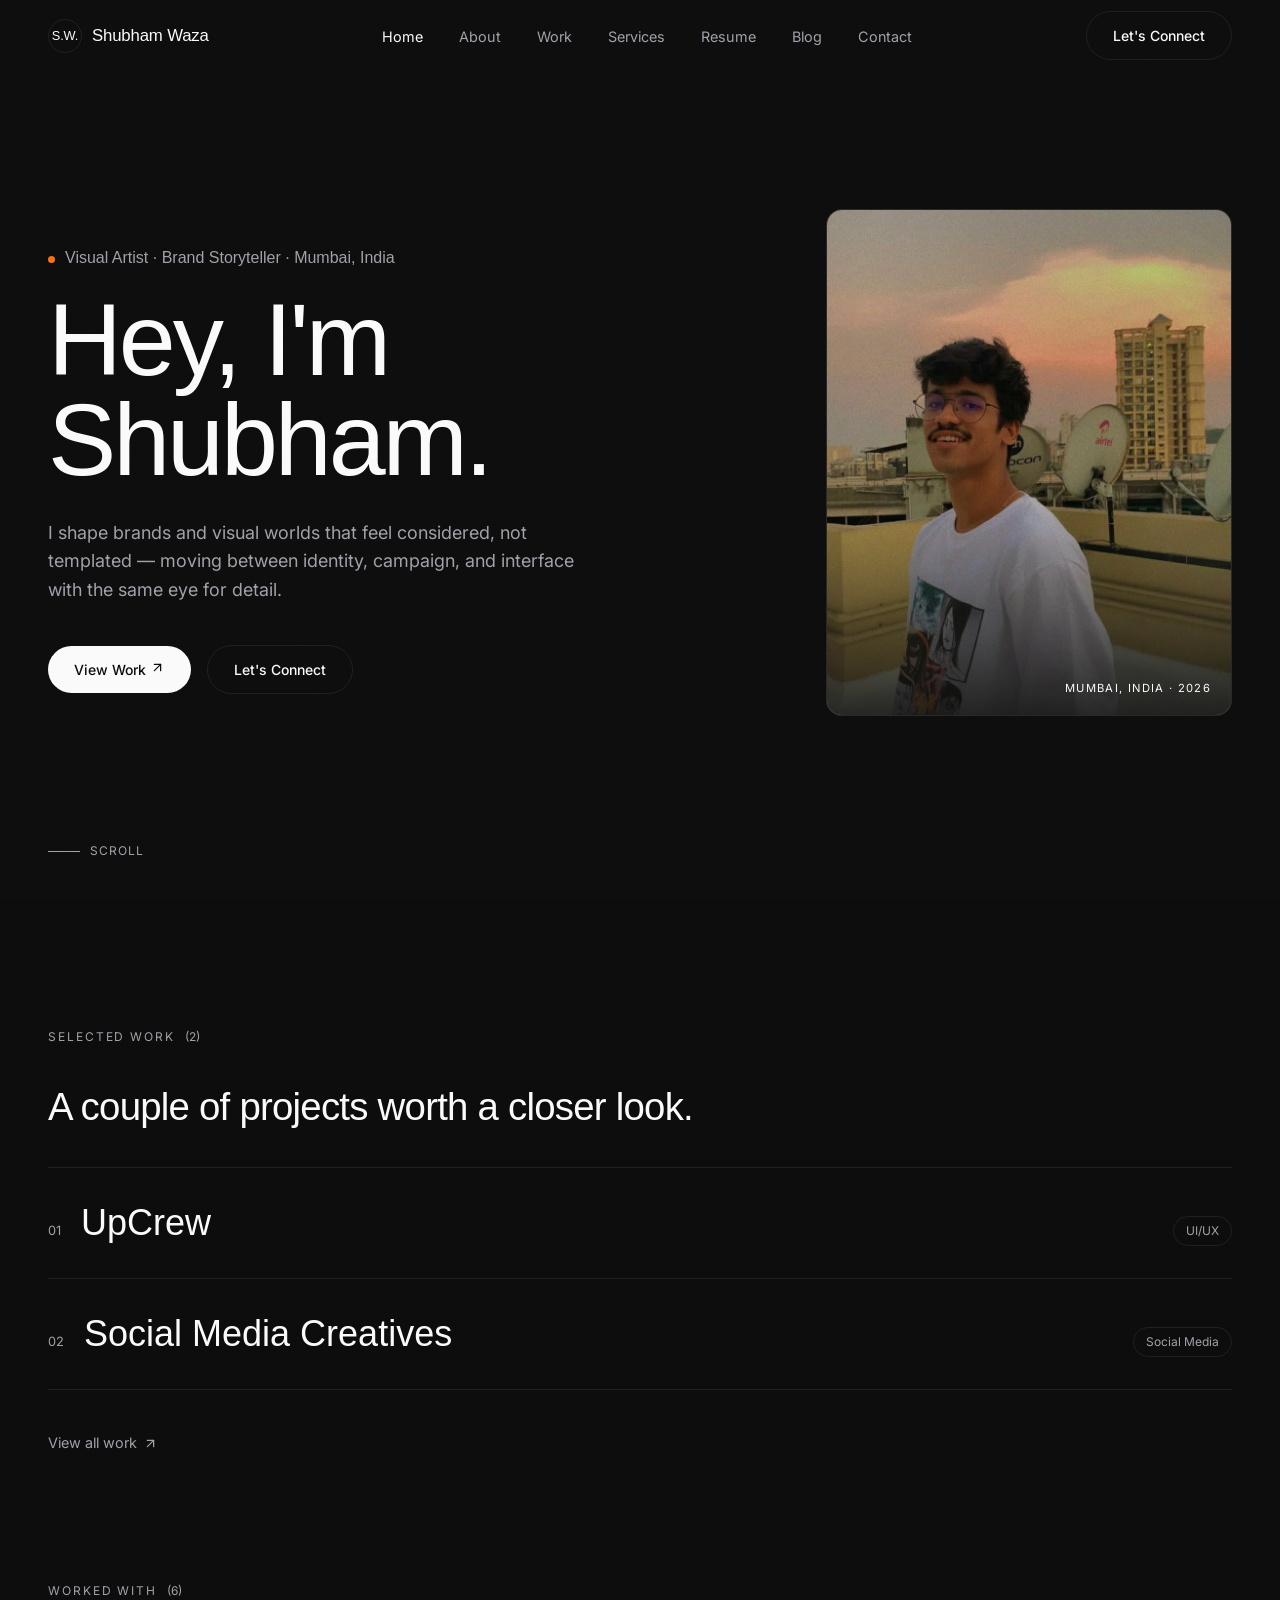
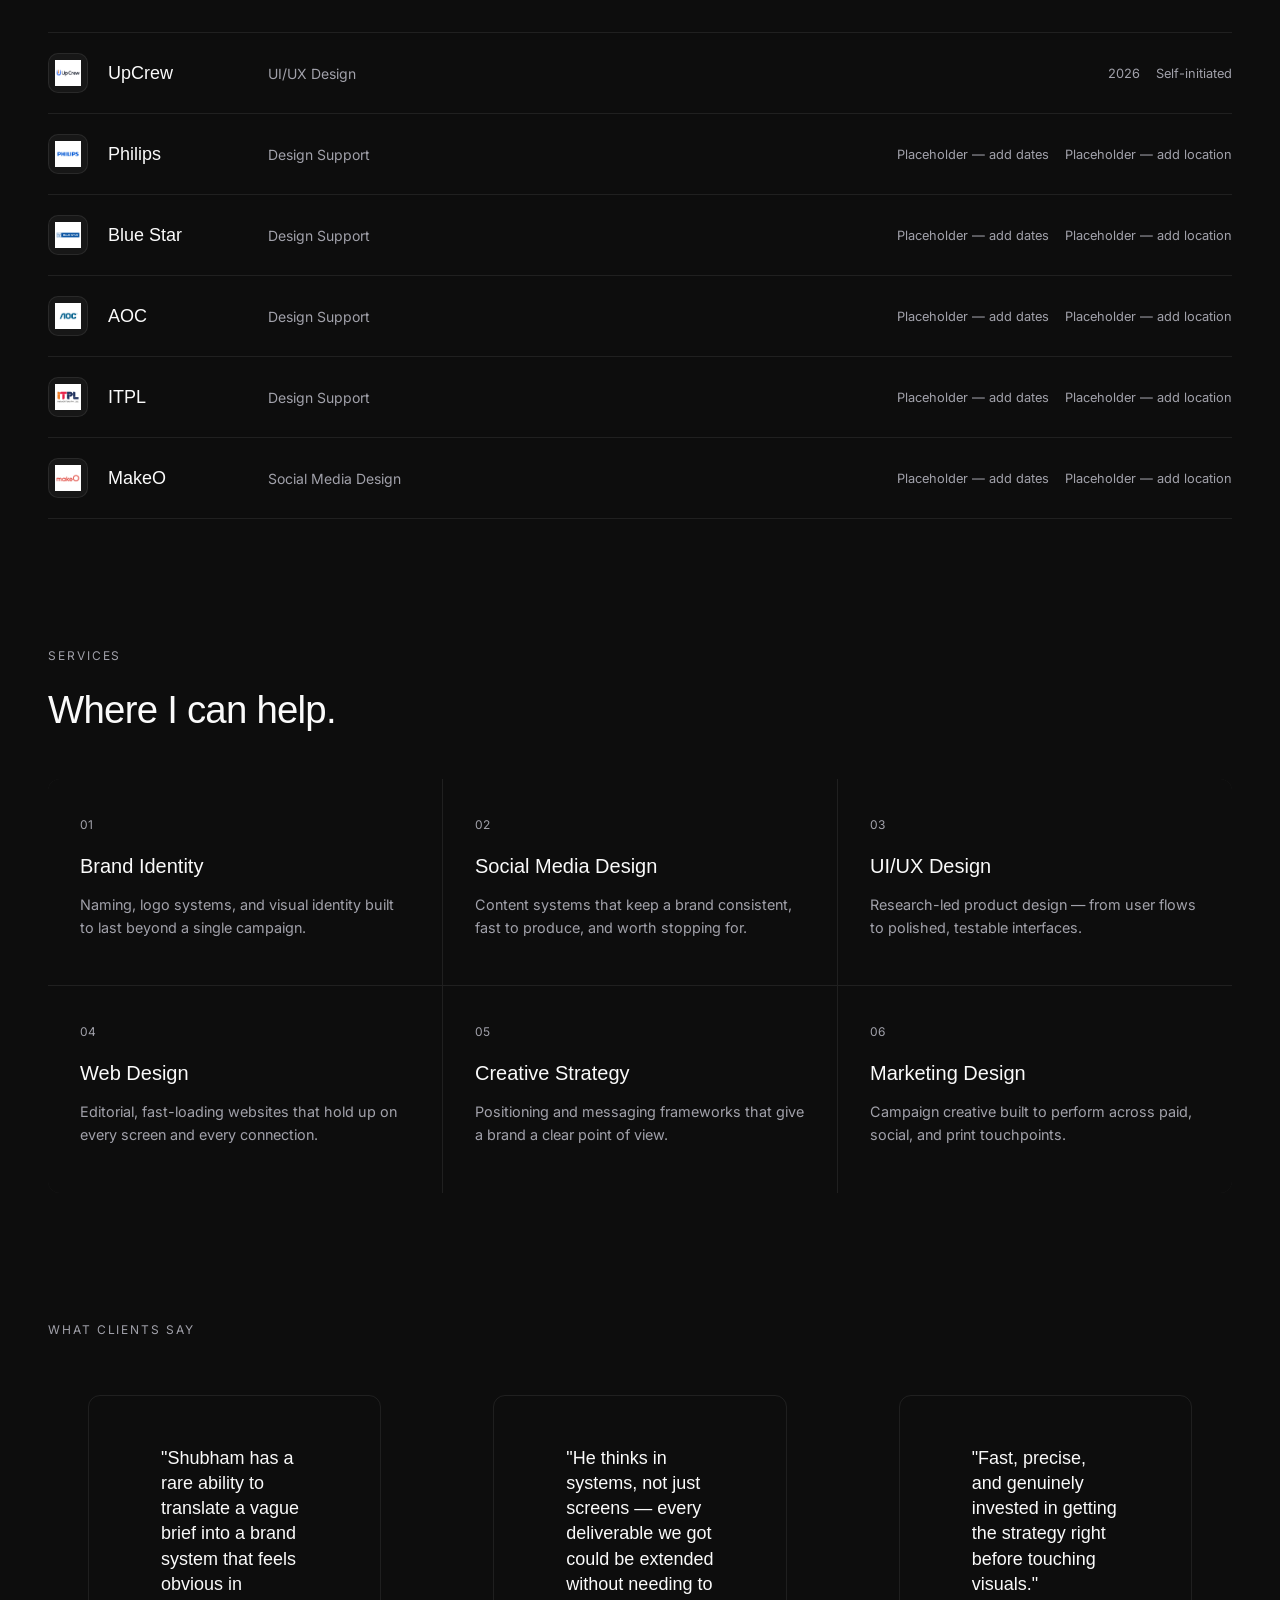
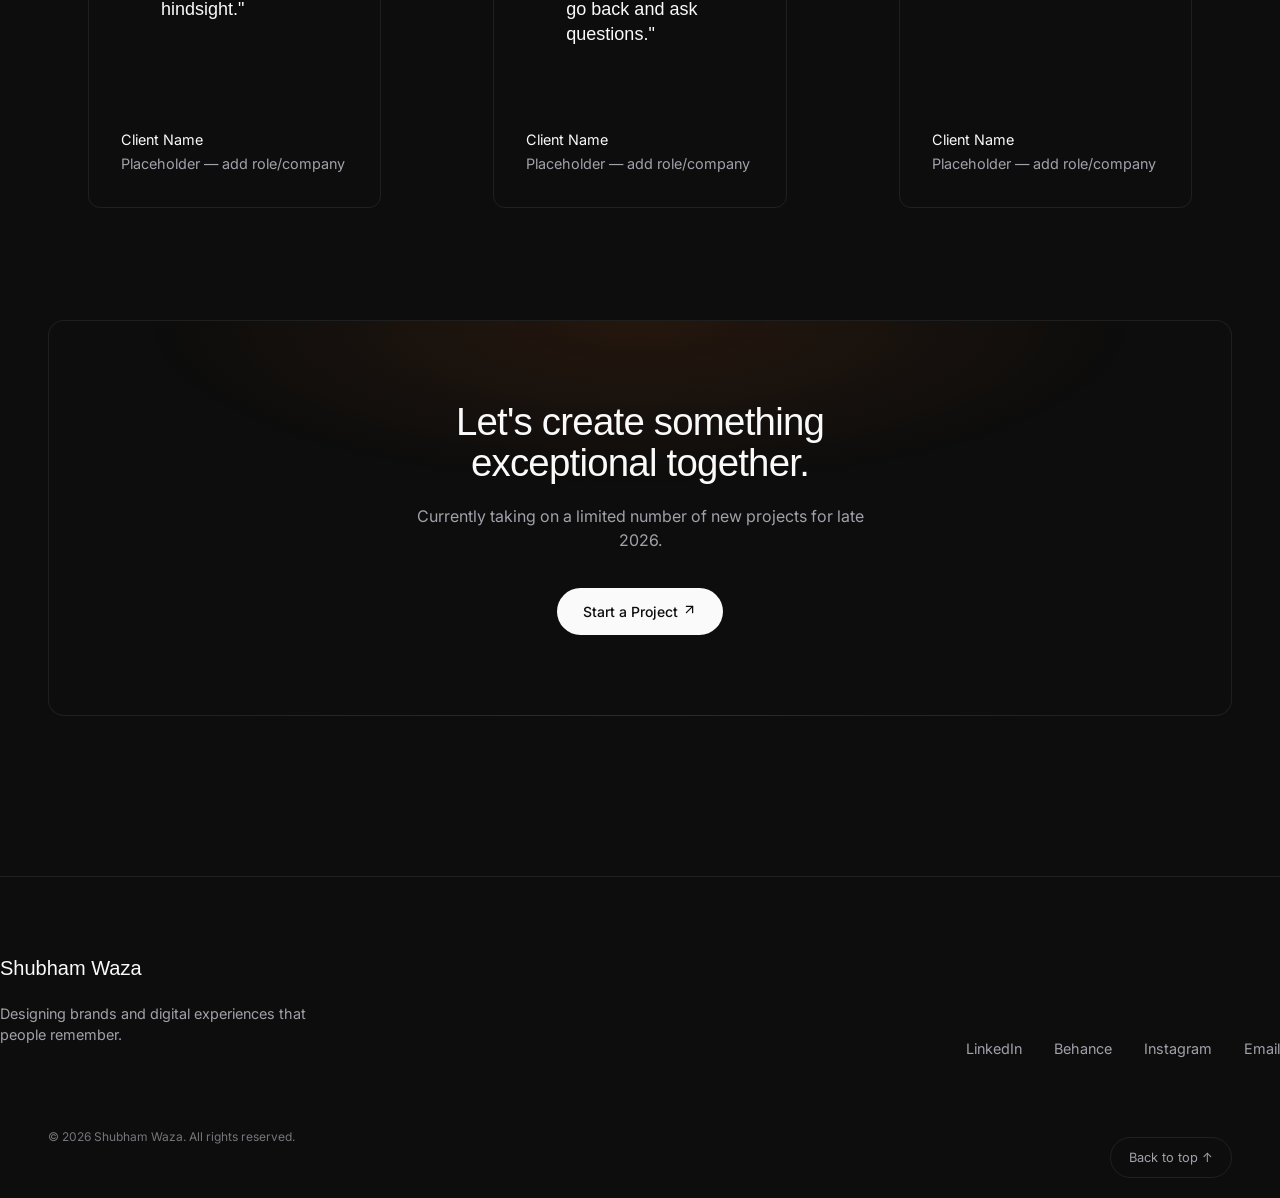
==== commit 813ccdaa: "Add portrait to hero and about sections" ====
--- a/index.html
+++ b/index.html
@@ -17,16 +17,22 @@
     <!-- Hero -->
     <section class="hero-greet container">
       <div class="grain"></div>
-      <p class="kicker reveal in-view"><span class="dot"></span>Visual Artist · Brand Storyteller · Mumbai, India</p>
-      <h1 class="reveal in-view">Hey, I'm Shubham.</h1>
-      <p class="sub reveal in-view">
-        I shape brands and visual worlds that feel considered, not templated — moving between
-        identity, campaign, and interface with the same eye for detail.
-      </p>
-      <div class="hero-actions reveal in-view" style="margin-top:40px;">
-        <a href="work.html" class="btn btn-solid magnetic">View Work <svg width="15" height="15" viewBox="0 0 24 24" fill="none" stroke="currentColor" stroke-width="2" stroke-linecap="round" stroke-linejoin="round"><line x1="7" y1="17" x2="17" y2="7"></line><polyline points="7 7 17 7 17 17"></polyline></svg></a>
-        <a href="contact.html" class="btn btn-outline magnetic">Let's Connect</a>
+      <div class="hero-greet-copy">
+        <p class="kicker reveal in-view"><span class="dot"></span>Visual Artist · Brand Storyteller · Mumbai, India</p>
+        <h1 class="reveal in-view">Hey, I'm Shubham.</h1>
+        <p class="sub reveal in-view">
+          I shape brands and visual worlds that feel considered, not templated — moving between
+          identity, campaign, and interface with the same eye for detail.
+        </p>
+        <div class="hero-actions reveal in-view" style="margin-top:40px;">
+          <a href="work.html" class="btn btn-solid magnetic">View Work <svg width="15" height="15" viewBox="0 0 24 24" fill="none" stroke="currentColor" stroke-width="2" stroke-linecap="round" stroke-linejoin="round"><line x1="7" y1="17" x2="17" y2="7"></line><polyline points="7 7 17 7 17 17"></polyline></svg></a>
+          <a href="contact.html" class="btn btn-outline magnetic">Let's Connect</a>
+        </div>
       </div>
+      <figure class="hero-portrait reveal in-view">
+        <img src="images/shubham-portrait.jpg" alt="Shubham Waza on a Mumbai rooftop at sunset" width="828" height="1458" fetchpriority="high" />
+        <figcaption>Mumbai, India · 2026</figcaption>
+      </figure>
       <div class="hero-scrollcue"><span class="line"></span>Scroll</div>
     </section>
 
--- a/css/style.css
+++ b/css/style.css
@@ -619,12 +619,16 @@
 /* Greeting-style hero (distinct from the old centered statement hero) */
 .hero-greet {
   position: relative;
-  min-height: 88vh;
-  display: flex;
-  flex-direction: column;
-  justify-content: center;
-  overflow: hidden;
-}
+  min-height: 100svh;
+  display: grid;
+  grid-template-columns: minmax(0, 1fr);
+  align-items: center;
+  gap: 48px;
+  padding-top: 120px;
+  padding-bottom: 96px;
+  overflow: hidden;
+}
+.hero-greet-copy { position: relative; z-index: 1; }
 .hero-greet .kicker {
   font-family: var(--font-display);
   font-size: 1rem;
@@ -657,6 +661,54 @@
   color: var(--ink-muted);
   line-height: 1.6;
 }
+.hero-portrait,
+.about-portrait {
+  position: relative;
+  margin: 0;
+  overflow: hidden;
+  border: 1px solid var(--line);
+  border-radius: 16px;
+  background: var(--bg-soft);
+}
+.hero-portrait {
+  width: min(100%, 28rem);
+  justify-self: start;
+  aspect-ratio: 4 / 5;
+}
+.hero-portrait::after,
+.about-portrait::after {
+  content: "";
+  position: absolute;
+  inset: 0;
+  pointer-events: none;
+  background: linear-gradient(180deg, transparent 58%, rgba(13, 13, 13, 0.82) 100%);
+}
+.hero-portrait img,
+.about-portrait img {
+  width: 100%;
+  height: 100%;
+  object-fit: cover;
+  object-position: 36% 39%;
+}
+.hero-portrait figcaption,
+.about-portrait figcaption {
+  position: absolute;
+  z-index: 1;
+  right: 20px;
+  bottom: 18px;
+  margin: 0;
+  color: var(--ink);
+  font-size: 0.7rem;
+  letter-spacing: 0.12em;
+  text-transform: uppercase;
+}
+@media (min-width: 900px) {
+  .hero-greet {
+    grid-template-columns: minmax(0, 1.25fr) minmax(20rem, 0.75fr);
+    gap: clamp(48px, 8vw, 144px);
+  }
+  .hero-portrait { justify-self: end; width: min(100%, 27rem); }
+}
 .hero-scrollcue {
   position: absolute;
   bottom: 40px;
@@ -676,6 +728,26 @@
   background: var(--ink-muted);
   animation: scrollcue-grow 1.8s ease-in-out infinite;
   transform-origin: left;
+}
+
+/* ===== About ===== */
+.about-intro {
+  display: grid;
+  grid-template-columns: minmax(0, 1fr);
+  gap: 48px;
+  align-items: center;
+}
+.about-portrait {
+  aspect-ratio: 4 / 5;
+  width: min(100%, 30rem);
+}
+.about-portrait img { object-position: 38% 36%; }
+@media (min-width: 900px) {
+  .about-intro {
+    grid-template-columns: minmax(0, 1.1fr) minmax(20rem, 0.9fr);
+    gap: clamp(56px, 9vw, 152px);
+  }
+  .about-portrait { justify-self: end; }
 }
 @keyframes scrollcue-grow {
   0%, 100% { transform: scaleX(1); opacity: 0.6; }
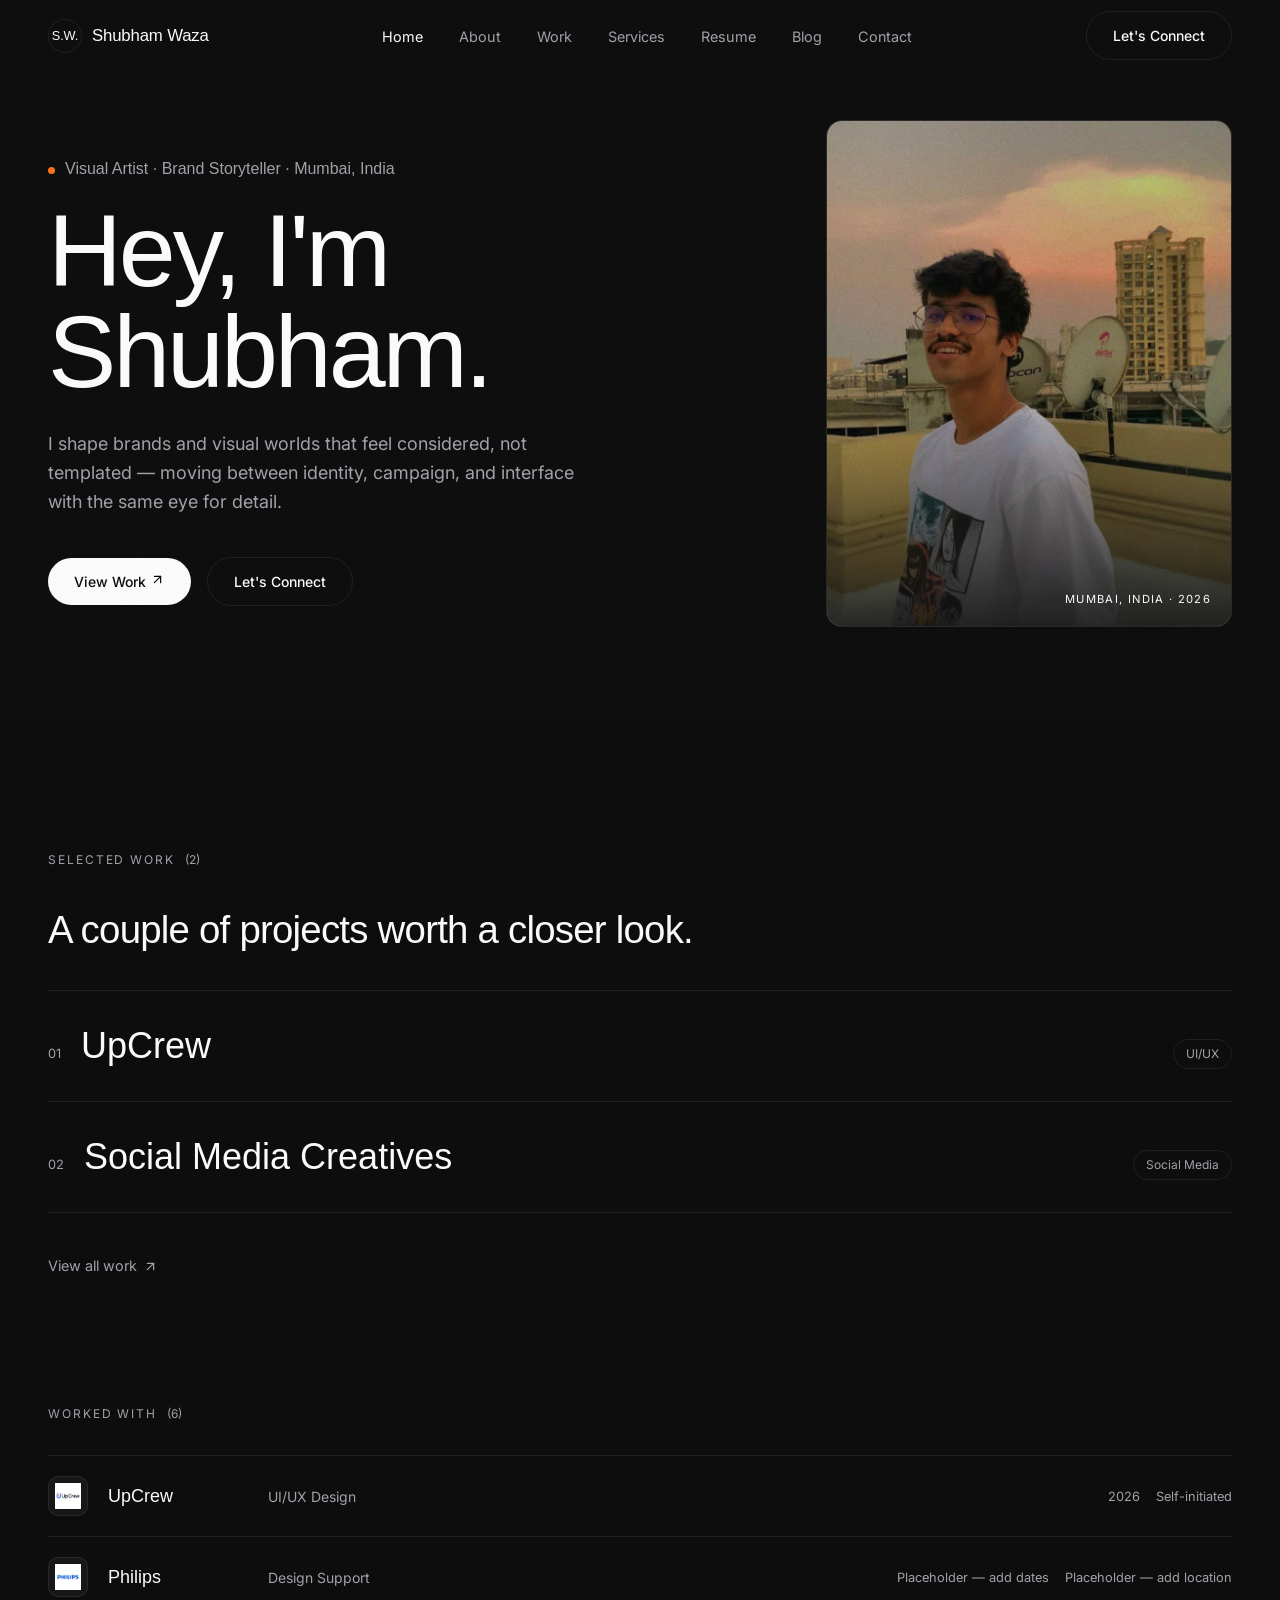
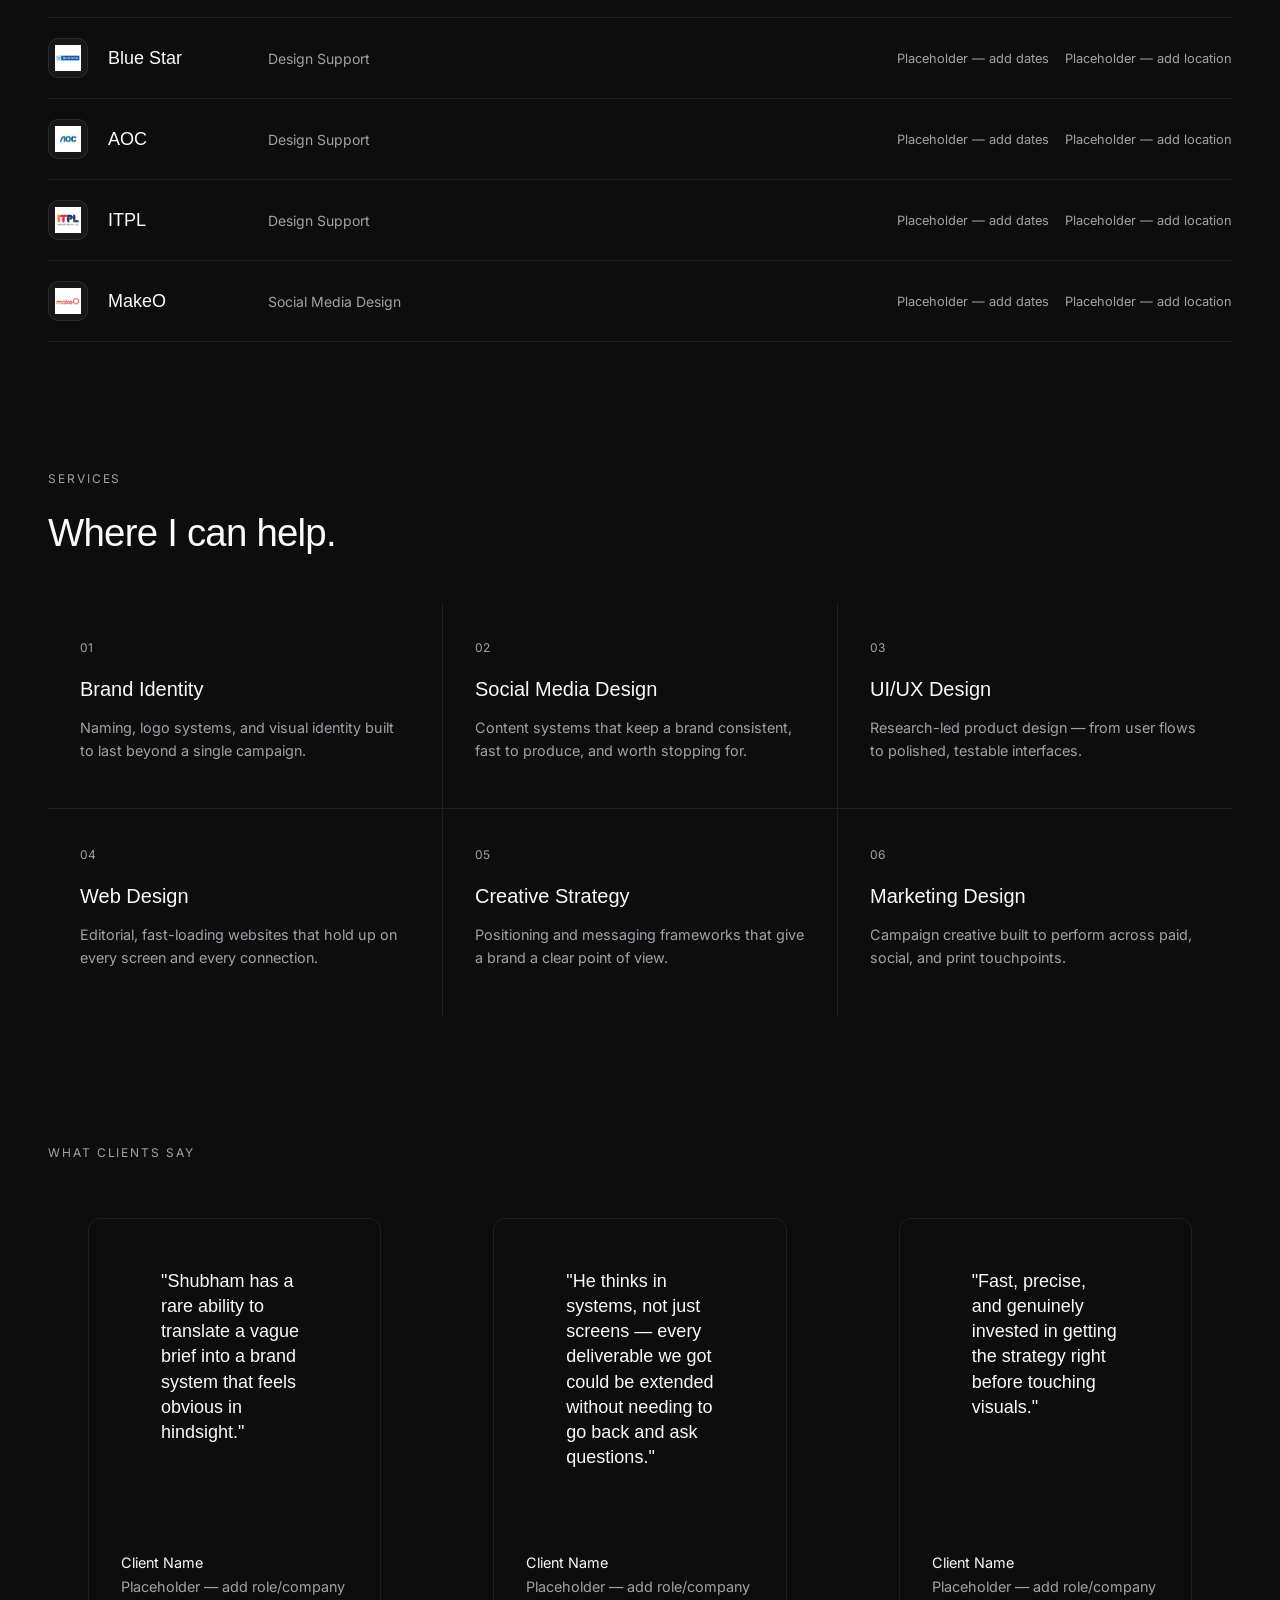
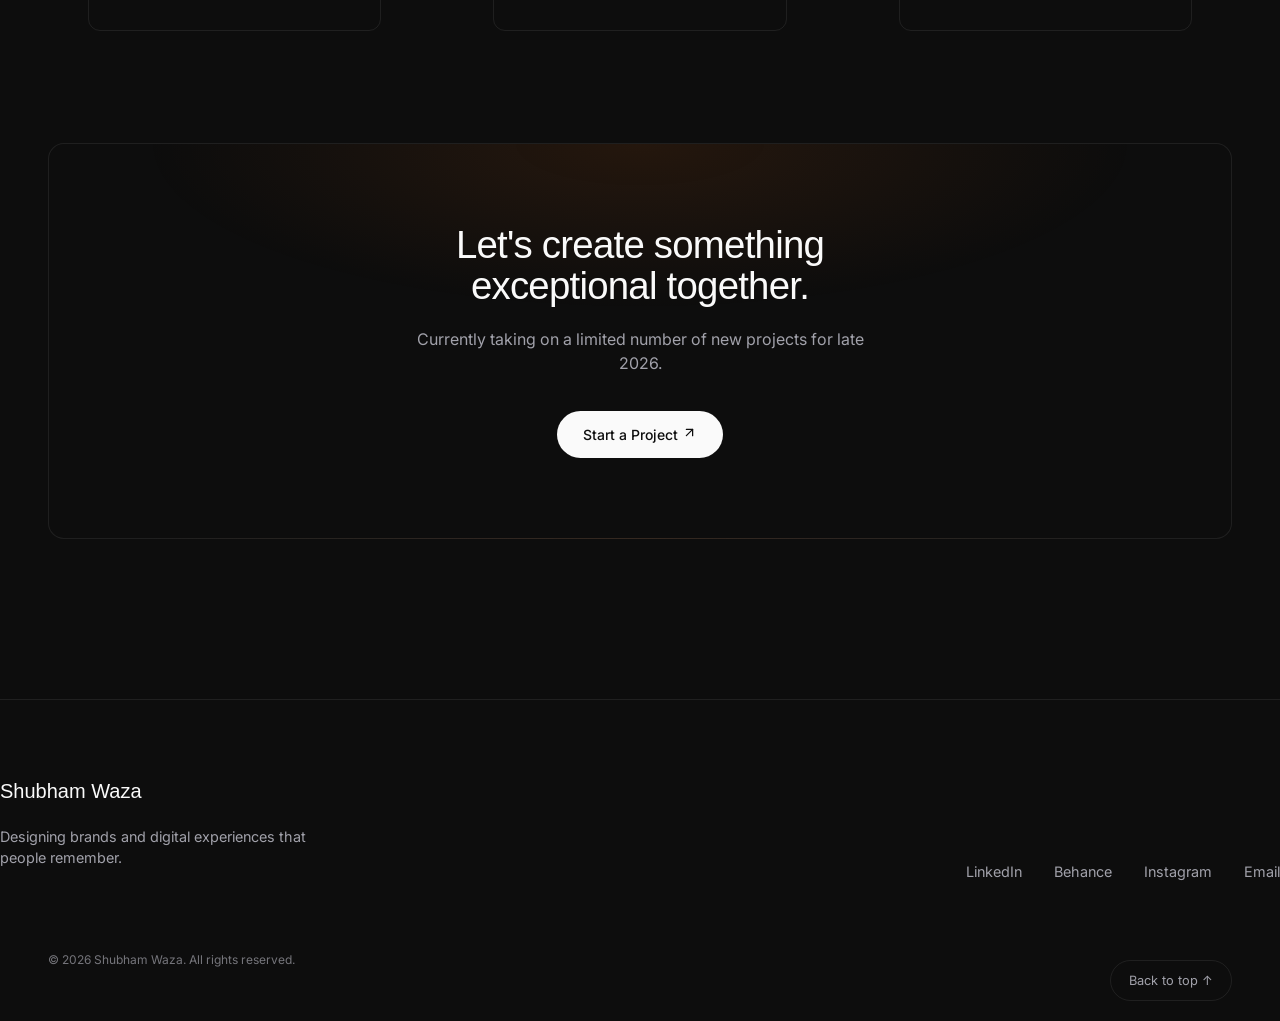
==== commit 258275e6: "Remove hero scroll cue and excess spacing" ====
--- a/index.html
+++ b/index.html
@@ -33,7 +33,6 @@
         <img src="images/shubham-portrait.jpg" alt="Shubham Waza on a Mumbai rooftop at sunset" width="828" height="1458" fetchpriority="high" />
         <figcaption>Mumbai, India · 2026</figcaption>
       </figure>
-      <div class="hero-scrollcue"><span class="line"></span>Scroll</div>
     </section>
 
     <!-- Selected Work -->
--- a/css/style.css
+++ b/css/style.css
@@ -619,7 +619,7 @@
 /* Greeting-style hero (distinct from the old centered statement hero) */
 .hero-greet {
   position: relative;
-  min-height: 100svh;
+  min-height: auto;
   display: grid;
   grid-template-columns: minmax(0, 1fr);
   align-items: center;
@@ -709,26 +709,6 @@
   }
   .hero-portrait { justify-self: end; width: min(100%, 27rem); }
 }
-.hero-scrollcue {
-  position: absolute;
-  bottom: 40px;
-  left: 24px;
-  display: flex;
-  align-items: center;
-  gap: 10px;
-  font-size: 0.75rem;
-  color: var(--ink-muted);
-  letter-spacing: 0.08em;
-  text-transform: uppercase;
-}
-@media (min-width: 768px) { .hero-scrollcue { left: 48px; } }
-.hero-scrollcue .line {
-  width: 32px;
-  height: 1px;
-  background: var(--ink-muted);
-  animation: scrollcue-grow 1.8s ease-in-out infinite;
-  transform-origin: left;
-}
 
 /* ===== About ===== */
 .about-intro {
@@ -749,11 +729,6 @@
   }
   .about-portrait { justify-self: end; }
 }
-@keyframes scrollcue-grow {
-  0%, 100% { transform: scaleX(1); opacity: 0.6; }
-  50% { transform: scaleX(1.6); opacity: 1; }
-}
-
 /* Project rows — numbered list, cursor-preview compatible (image hidden in-row on desktop) */
 .row-list { margin-top: 2.5rem; }
 .row-item {
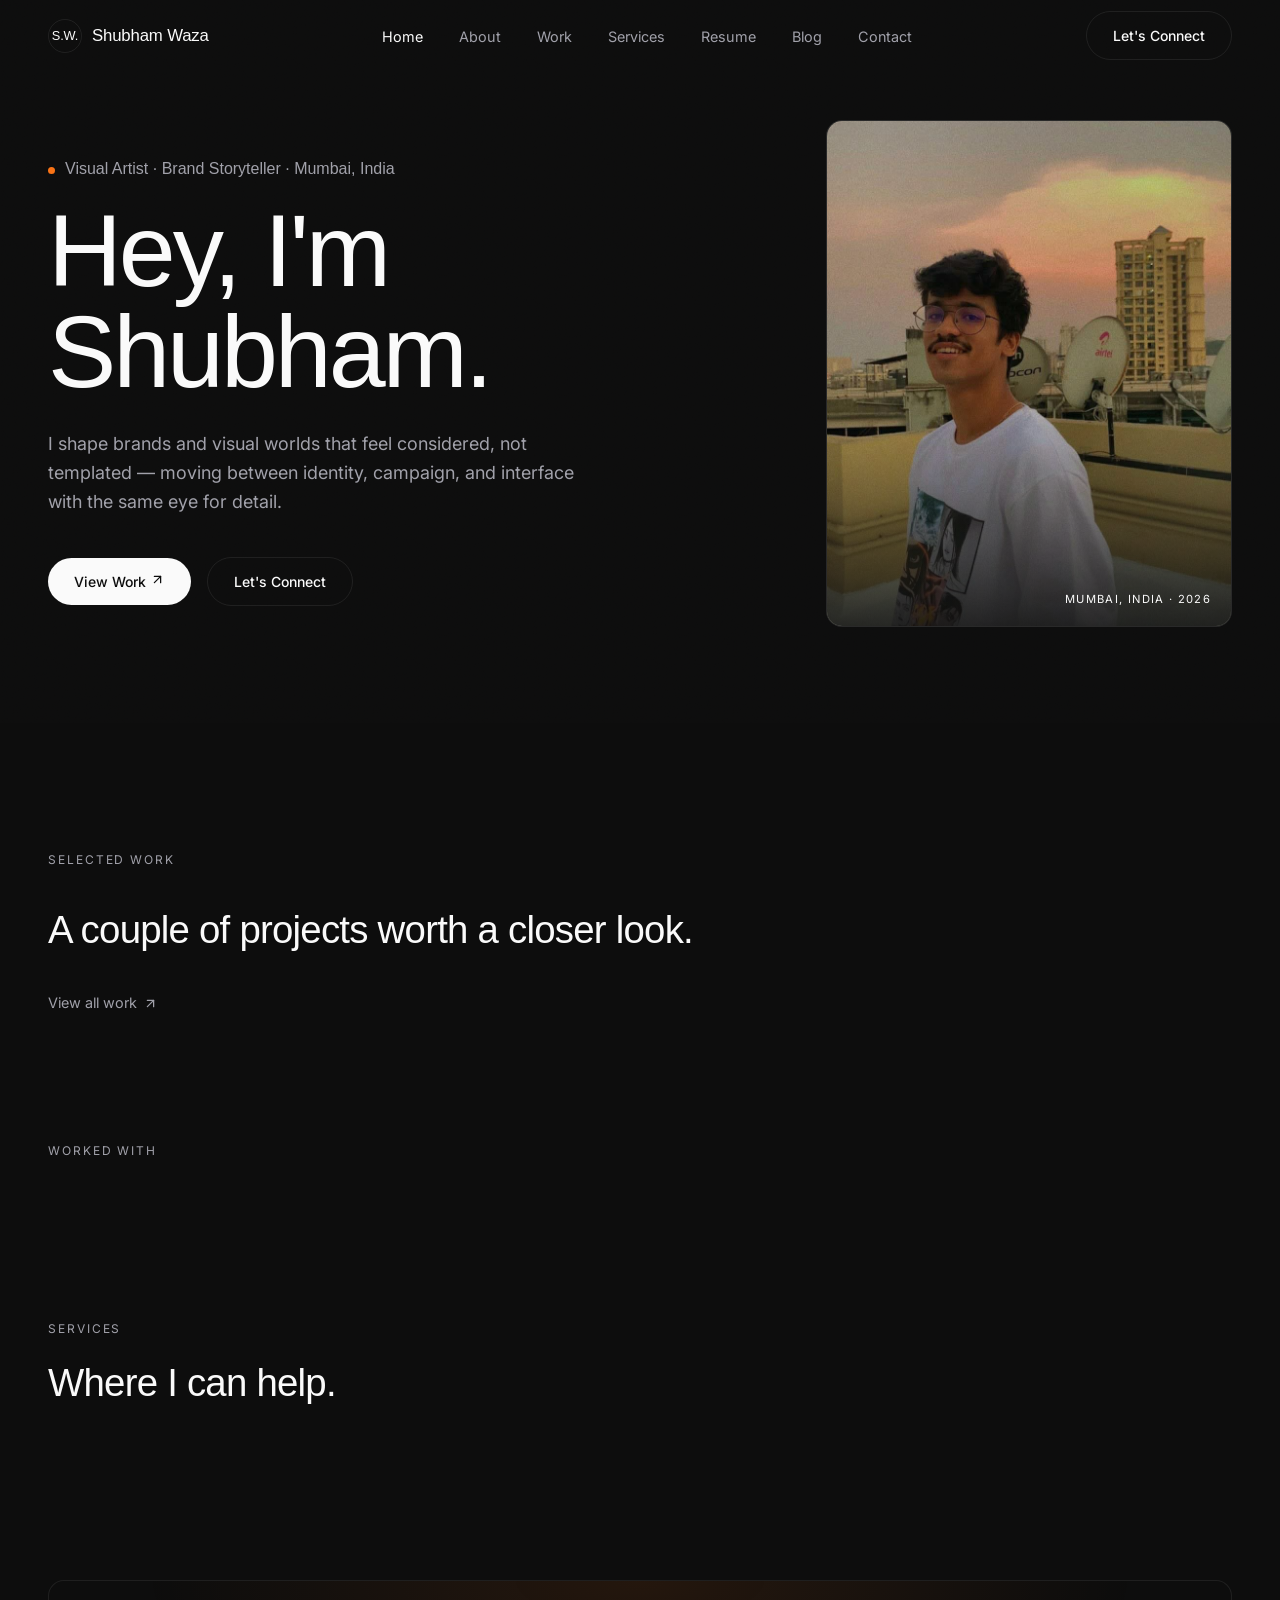
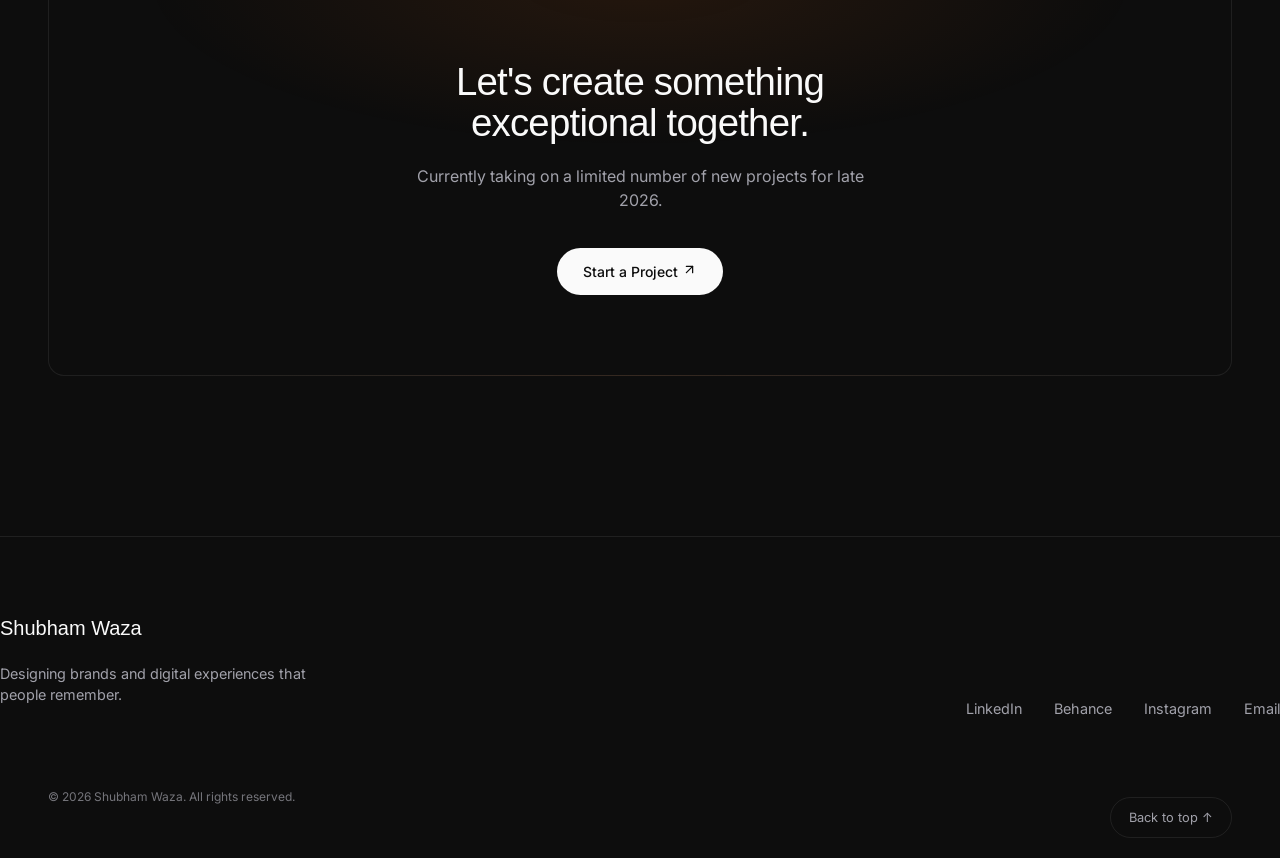
==== commit 2da68b03: "Testimonial removal" ====
--- a/index.html
+++ b/index.html
@@ -70,12 +70,6 @@
       <div class="services-grid" id="servicesGrid"></div>
     </section>
 
-    <!-- Testimonials -->
-    <section class="container block">
-      <p class="eyebrow reveal">What Clients Say</p>
-      <div class="testi-grid" id="testiGrid"></div>
-    </section>
-
     <!-- CTA -->
     <section class="container block">
       <div class="cta-box reveal">
@@ -142,21 +136,6 @@
         </div>
       `).join("");
 
-      const testimonials = [
-        { quote: "Shubham has a rare ability to translate a vague brief into a brand system that feels obvious in hindsight.", name: "Client Name", role: "Placeholder — add role/company" },
-        { quote: "He thinks in systems, not just screens — every deliverable we got could be extended without needing to go back and ask questions.", name: "Client Name", role: "Placeholder — add role/company" },
-        { quote: "Fast, precise, and genuinely invested in getting the strategy right before touching visuals.", name: "Client Name", role: "Placeholder — add role/company" }
-      ];
-      document.getElementById("testiGrid").innerHTML = testimonials.map(t => `
-        <figure class="testi-card reveal">
-          <blockquote class="testi-quote">"${escapeHtml(t.quote)}"</blockquote>
-          <figcaption>
-            <span class="testi-name">${escapeHtml(t.name)}</span>
-            <span class="testi-role">${escapeHtml(t.role)}</span>
-          </figcaption>
-        </figure>
-      `).join("");
-
       initReveal();
       initMagnetic();
     });
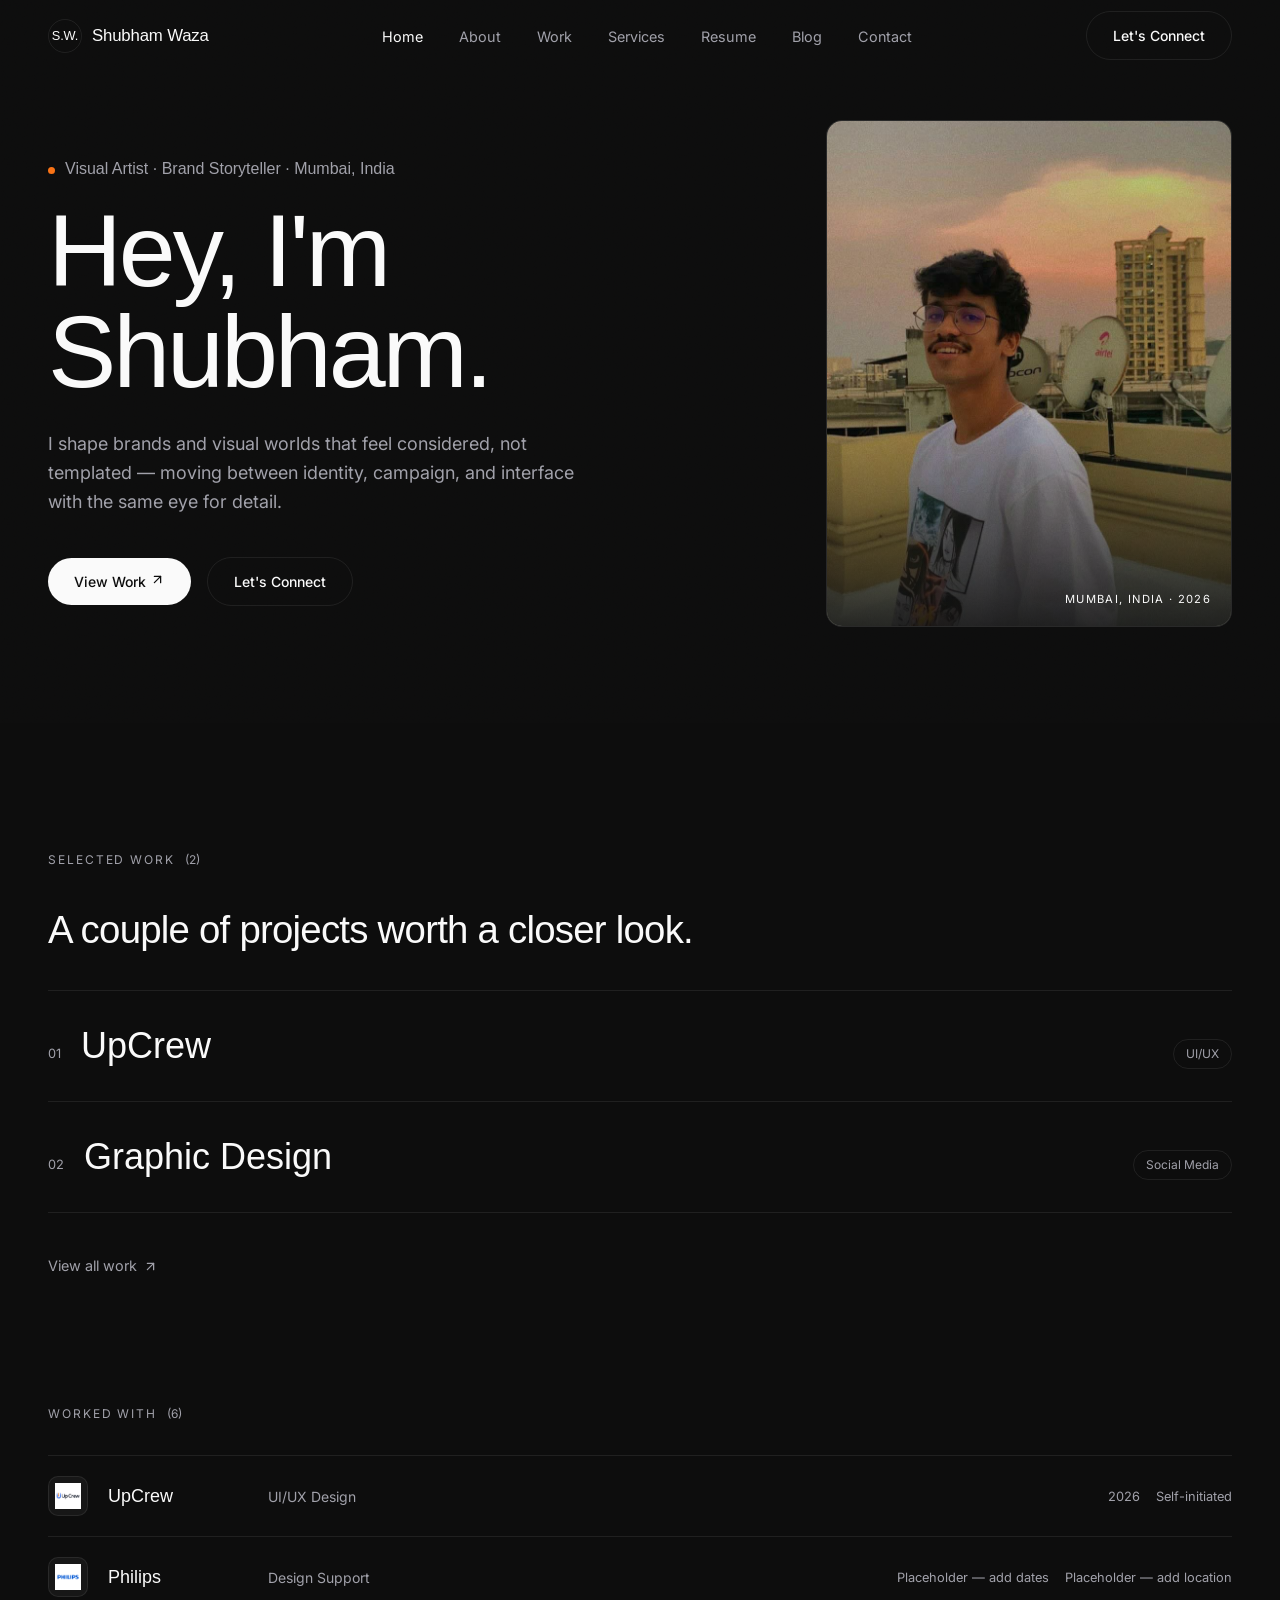
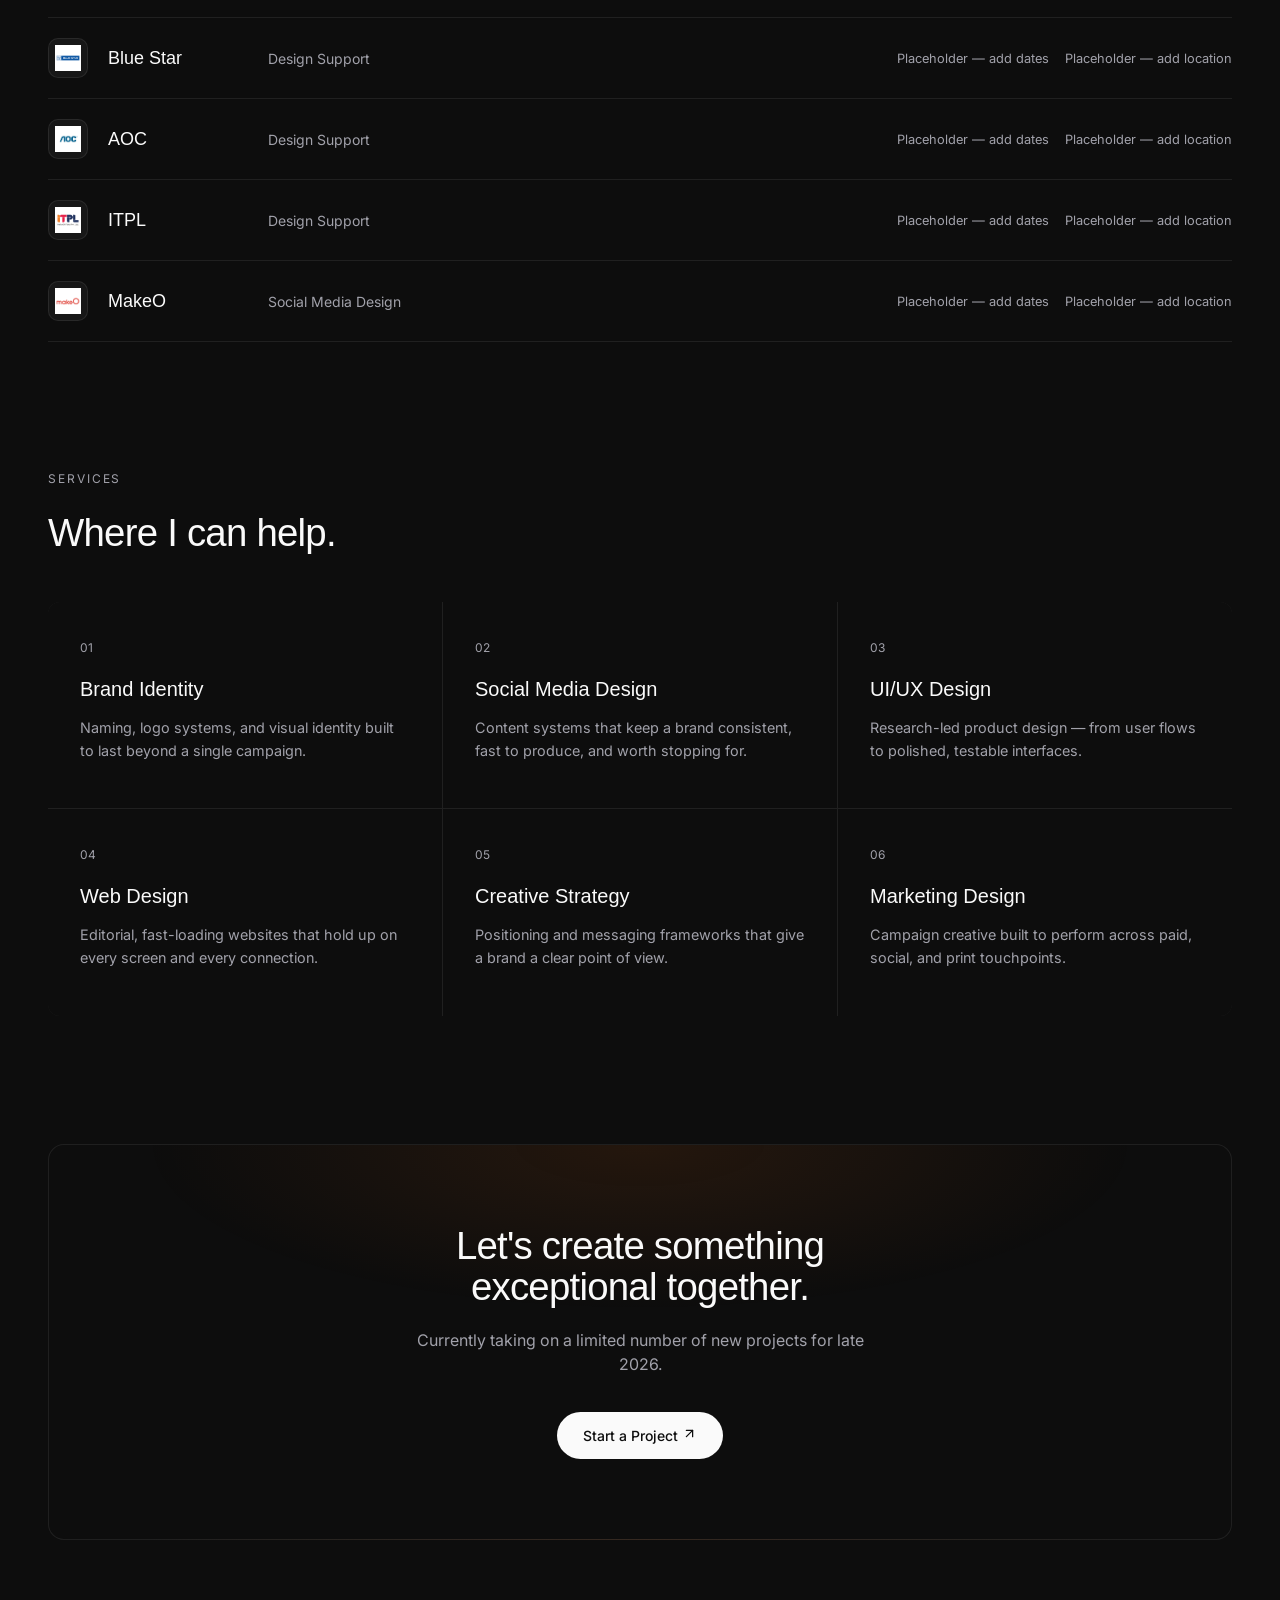
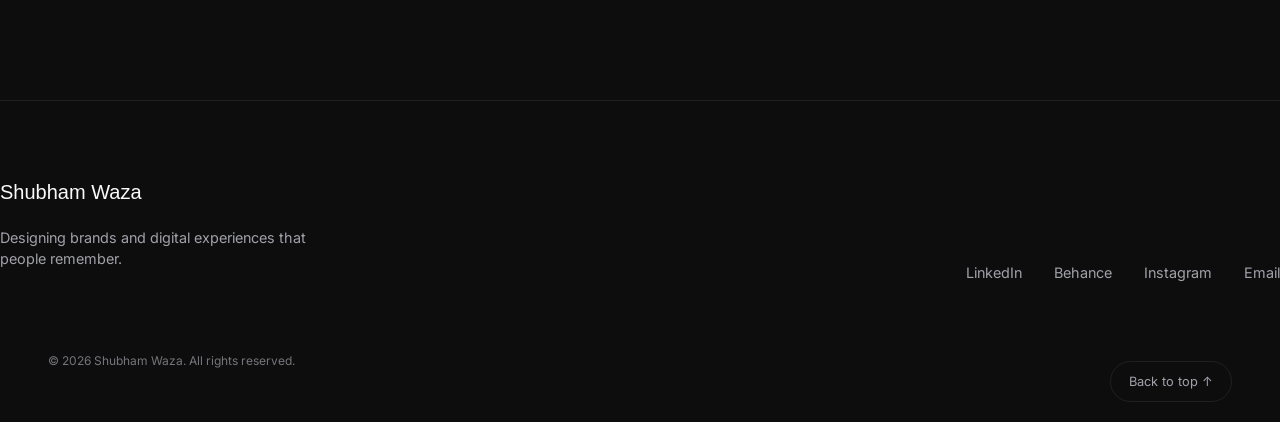
==== commit 5164f11d: "feat: add 10-frame UX case study page for UpCrew" ====
--- a/index.html
+++ b/index.html
@@ -90,7 +90,7 @@
       const list = document.getElementById("homeProjectList");
       document.getElementById("workCount").textContent = `(${PROJECTS.length})`;
       list.innerHTML = PROJECTS.map((p, i) => `
-        <a href="work/case-study.html?slug=${p.slug}" class="row-item reveal in-view" data-preview="${p.coverImage}" style="flex-direction:column; align-items:stretch;">
+        <a href="${p.dedicatedPage || ('work/case-study.html?slug=' + p.slug)}" class="row-item reveal in-view" data-preview="${p.coverImage}" style="flex-direction:column; align-items:stretch;">
           <div style="display:flex; align-items:baseline; justify-content:space-between; gap:24px; width:100%;">
             <div class="row-left">
               <span class="row-num">${String(i + 1).padStart(2, "0")}</span>
--- a/css/style.css
+++ b/css/style.css
@@ -808,6 +808,50 @@
 /* Magnetic hover wrapper — nav links / buttons nudge toward the cursor */
 .magnetic { display: inline-block; will-change: transform; transition: transform .2s var(--ease-editorial); }
 
+/* Cursor-positioned orange glow for interactive surfaces on desktop pointers. */
+@media (hover: hover) and (pointer: fine) {
+  .orange-hover {
+    background-image: radial-gradient(
+      13rem circle at var(--hover-x, 50%) var(--hover-y, 50%),
+      rgba(249, 115, 22, 0.24) 0%,
+      rgba(249, 115, 22, 0.08) 34%,
+      transparent 72%
+    );
+  }
+
+  /* Only card-shaped elements get a soft shadow */
+  .service-card.orange-hover,
+  .client-cell.orange-hover,
+  .btn.orange-hover {
+    box-shadow: 0 18px 38px rgba(249, 115, 22, 0.10);
+  }
+
+  /* Hide hairline borders on flat list items so they don't cut through the glow */
+  .row-item.orange-hover,
+  .worked-row.orange-hover {
+    border-color: transparent;
+  }
+
+  .btn.orange-hover.btn-solid {
+    background-color: var(--ink);
+    color: var(--bg);
+  }
+
+  .btn.orange-hover.btn-outline,
+  .filter-btn.orange-hover:not(.active) {
+    color: var(--ink);
+  }
+
+  .row-item.orange-hover .row-title,
+  .project-card.orange-hover .project-cta,
+  .blog-card.orange-hover h2,
+  .cs-next-row.orange-hover h3,
+  .link-arrow.orange-hover,
+  .back-to-top.orange-hover {
+    color: var(--accent);
+  }
+}
+
 /* "Worked With" text list */
 .worked-list { margin-top: 2rem; }
 .worked-row {
@@ -894,3 +938,170 @@
   display: inline-flex;
   gap: 4px;
 }
+
+/* ===== Inner-page main padding (replaces inline styles) ===== */
+.page-main {
+  padding-top: 160px;
+  padding-bottom: 128px;
+}
+
+/* Services detail layout */
+.services-detail-col {
+  display: flex;
+  flex-direction: column;
+  gap: 96px;
+}
+
+/* ===== Mobile spacing overrides ===== */
+@media (max-width: 767px) {
+  /* Inner-page main padding */
+  .page-main {
+    padding-top: 100px;
+    padding-bottom: 72px;
+  }
+
+  /* Section gaps */
+  section.block {
+    padding-top: 64px;
+  }
+
+  /* Hero greeting */
+  .hero-greet {
+    padding-top: 96px;
+    padding-bottom: 56px;
+    gap: 32px;
+  }
+
+  /* Old-style hero */
+  .hero {
+    min-height: 80vh;
+  }
+  .hero-inner {
+    padding: 120px 0 48px;
+  }
+  .hero-meta {
+    margin-top: 1.5rem;
+    padding-top: 1.5rem;
+    gap: 1.5rem;
+  }
+
+  /* Footer */
+  .site-footer {
+    margin-top: 80px;
+  }
+  .footer-top {
+    padding: 36px 0;
+    gap: 28px;
+  }
+  .footer-copy {
+    padding-bottom: 24px;
+  }
+
+  /* CTA box */
+  .cta-box {
+    padding: 48px 20px;
+  }
+
+  /* Project cards */
+  .project-card {
+    padding: 24px 0;
+  }
+  .project-list {
+    margin-top: 2rem;
+  }
+
+  /* Row-list items */
+  .row-list {
+    margin-top: 1.5rem;
+  }
+  .row-item {
+    padding: 20px 0;
+  }
+
+  /* Services grid */
+  .services-grid {
+    margin-top: 2rem;
+  }
+  .services-detail-col {
+    gap: 48px;
+  }
+  .service-detail {
+    padding-top: 32px;
+  }
+
+  /* Worked-with list */
+  .worked-list {
+    margin-top: 1.25rem;
+  }
+
+  /* Testimonials */
+  .testi-grid {
+    margin-top: 1.5rem;
+    gap: 20px;
+  }
+
+  /* Case study */
+  .cs-hero-image {
+    margin-top: 32px;
+  }
+  .cs-sections {
+    margin-top: 56px;
+  }
+  .cs-section {
+    padding: 32px 0;
+  }
+  .cs-next {
+    margin-top: 64px;
+  }
+  .cs-meta-grid {
+    margin-top: 32px;
+    padding: 24px 0;
+    gap: 20px;
+  }
+
+  /* Carousel */
+  .carousel-wrap {
+    margin-top: 32px;
+  }
+
+  /* Blog */
+  .blog-grid {
+    margin-top: 2rem;
+  }
+
+  /* Skills */
+  .skills-grid {
+    gap: 28px;
+  }
+
+  /* Timeline */
+  .timeline-item {
+    padding-bottom: 40px;
+  }
+
+  /* Experience rows */
+  .exp-row {
+    margin-bottom: 32px;
+    padding-top: 24px;
+  }
+
+  /* Filter row */
+  .filter-row {
+    margin-bottom: 32px;
+  }
+
+  /* 404 */
+  .notfound {
+    padding: 140px 0 100px;
+  }
+
+  /* Contact grid */
+  .contact-grid {
+    gap: 40px;
+  }
+
+  /* Two-column layout */
+  .two-col {
+    gap: 40px;
+  }
+}
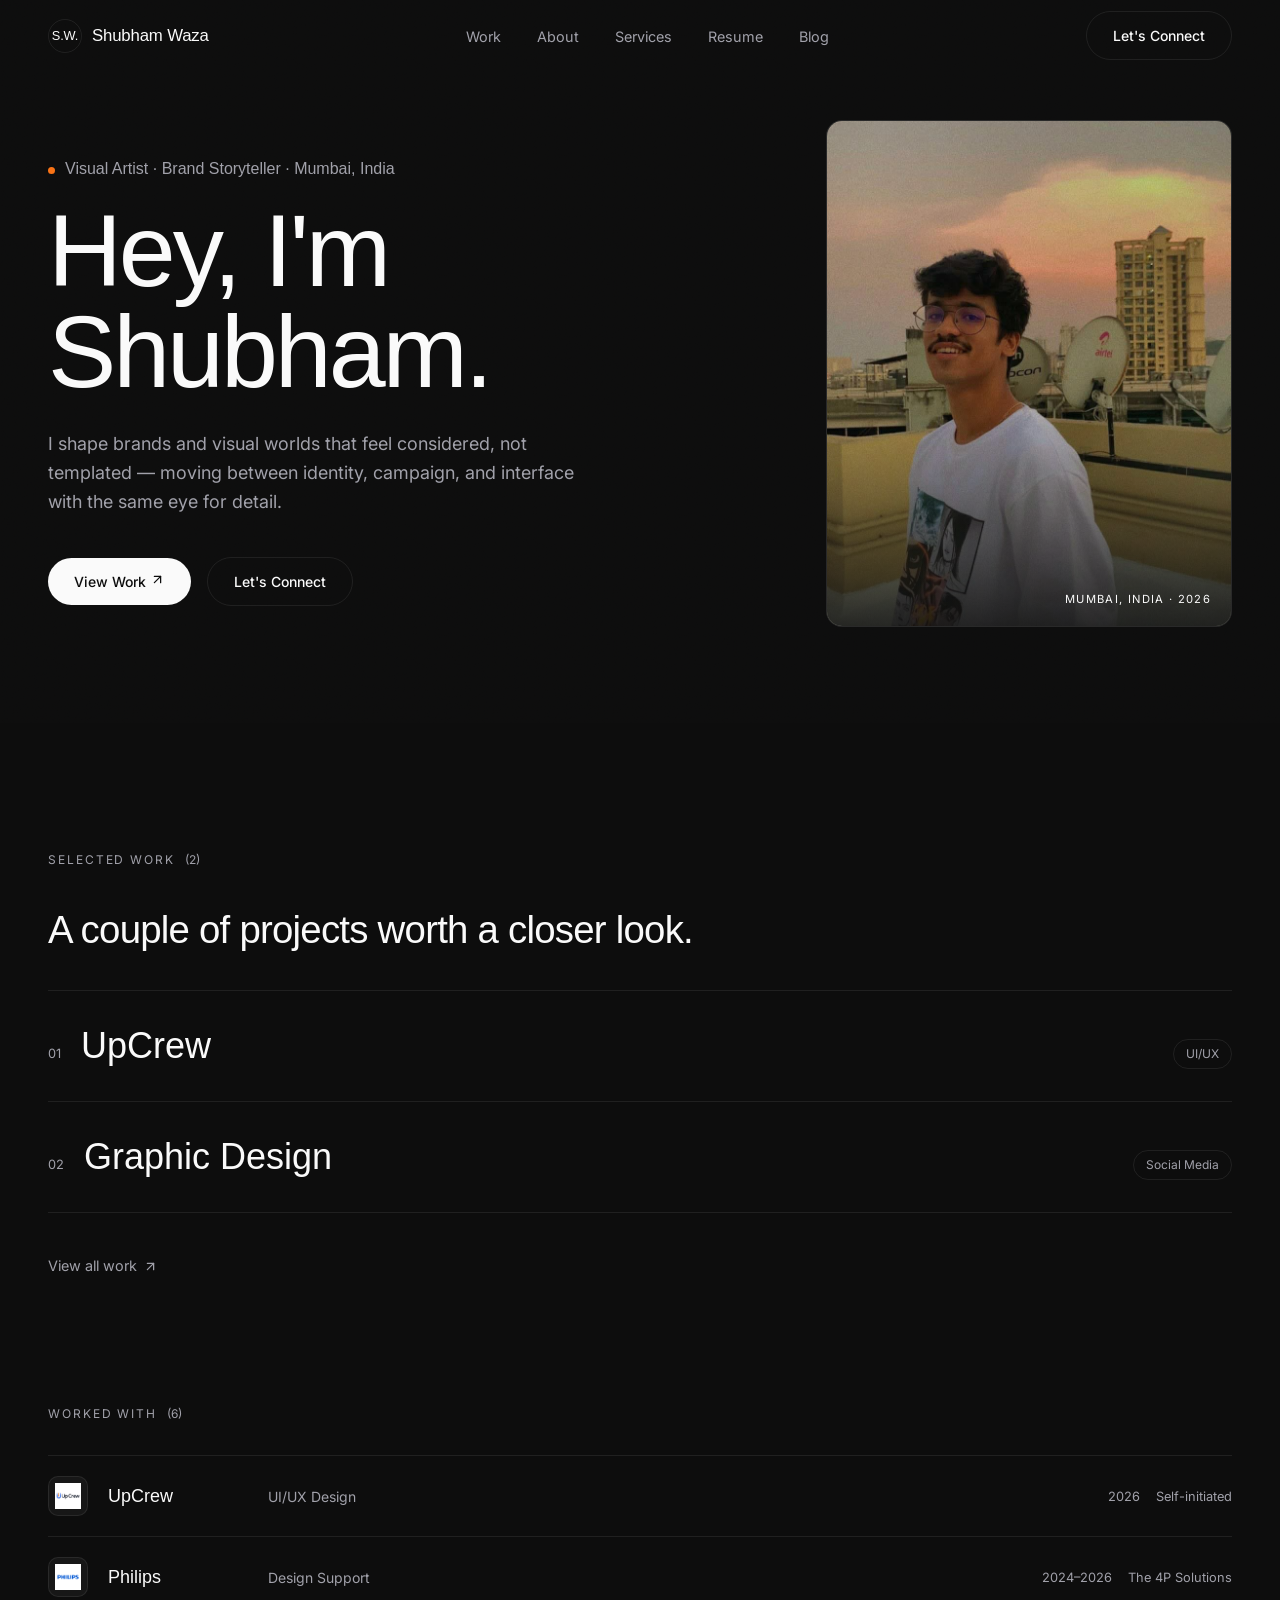
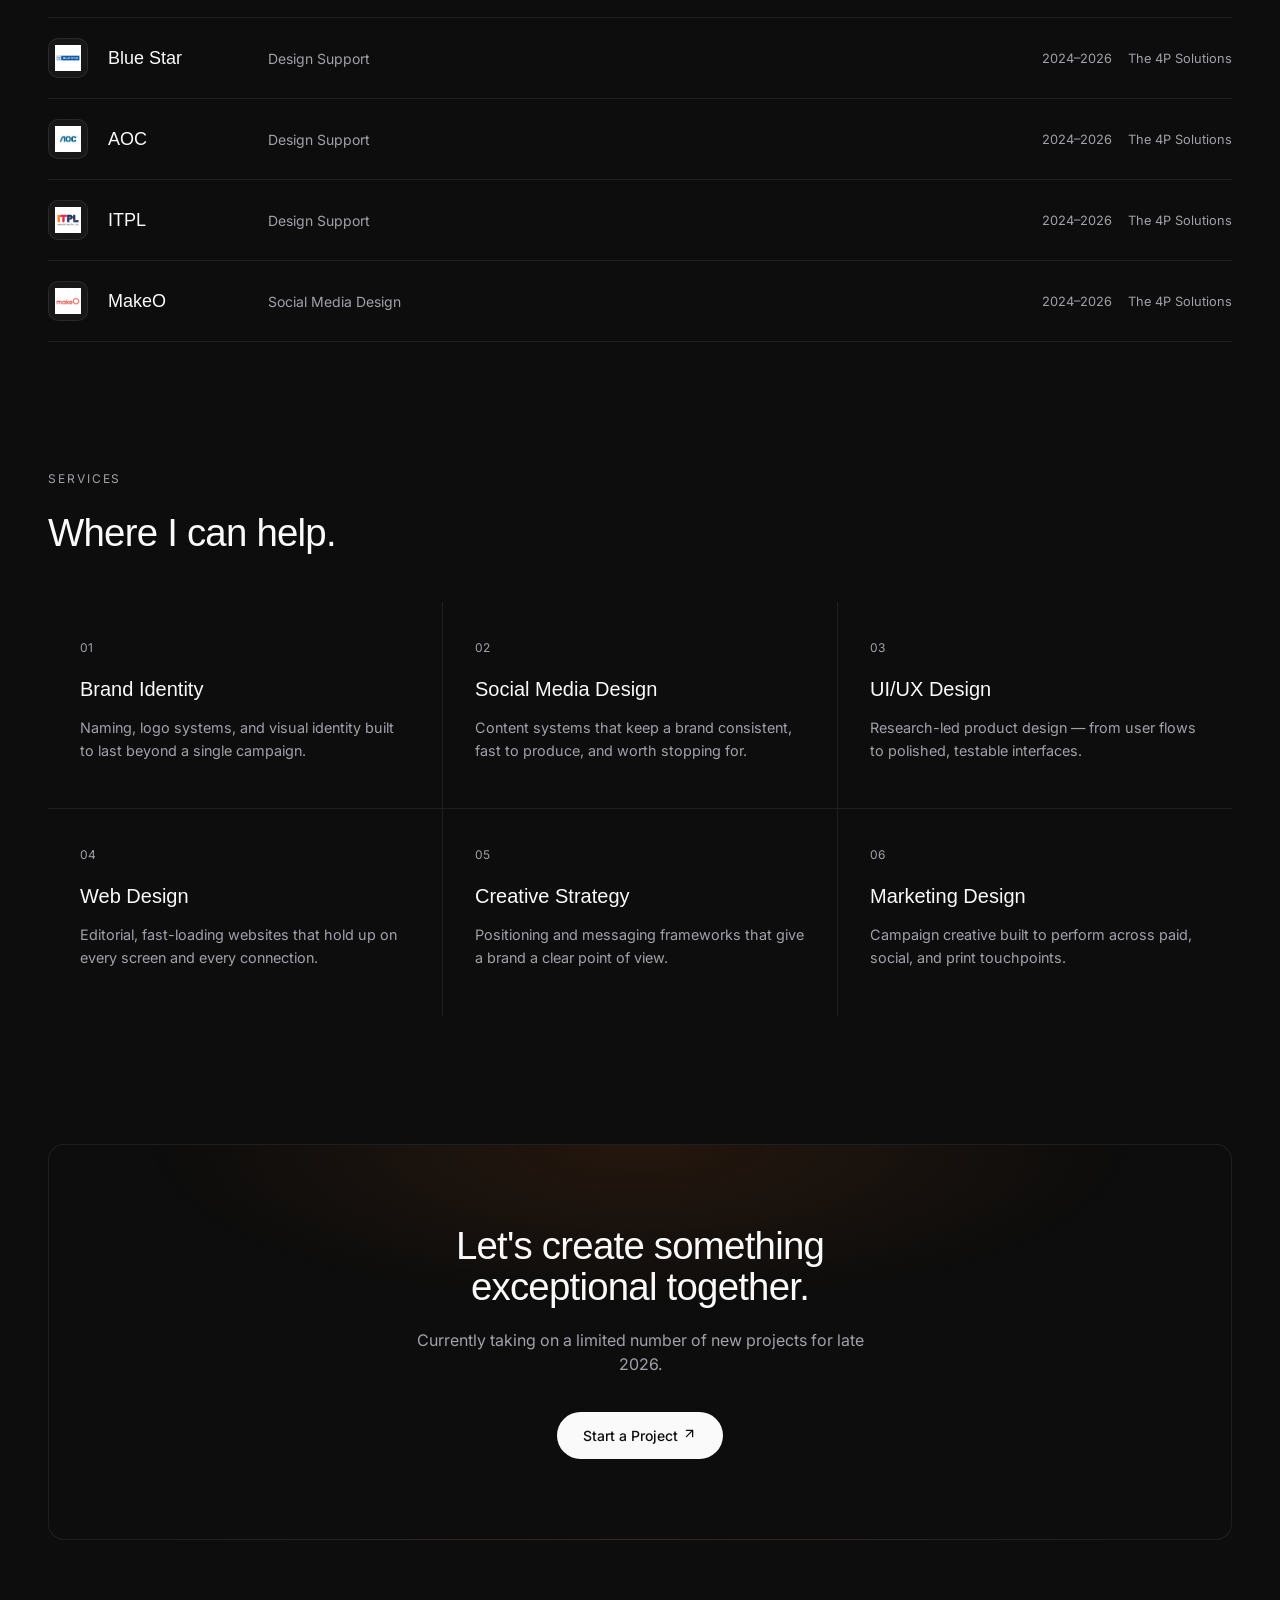
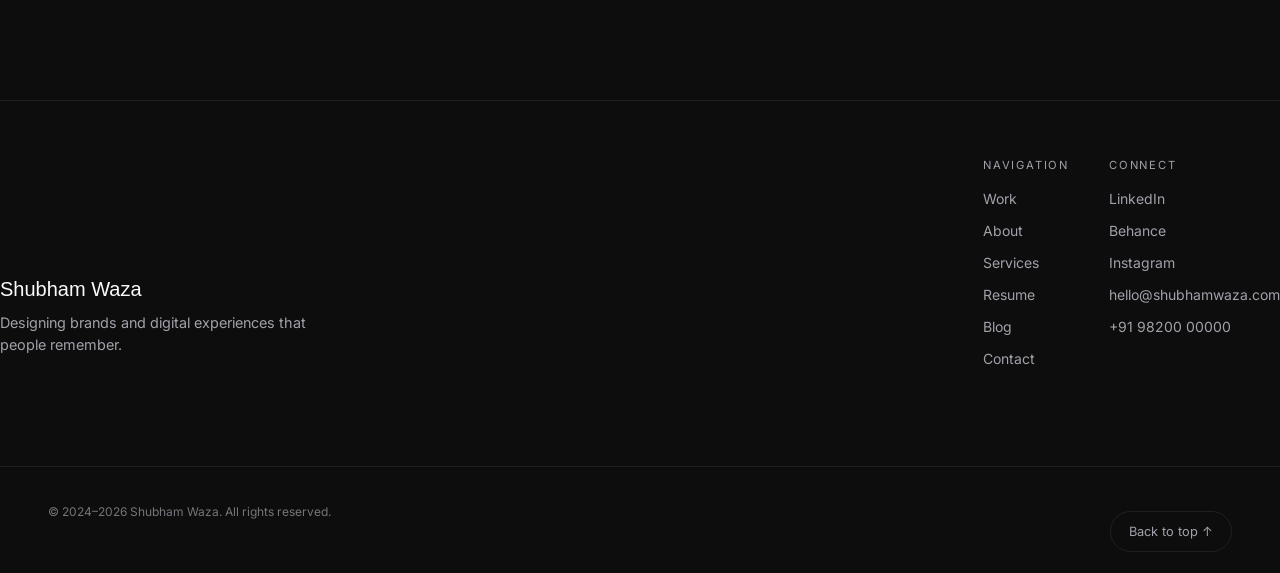
==== commit c643a11a: "Site-wide polish: mobile menu, favicon, custom 404, responsive layouts, compressed assets, meta tags" ====
--- a/index.html
+++ b/index.html
@@ -5,6 +5,7 @@
   <meta name="viewport" content="width=device-width, initial-scale=1.0" />
   <title>Shubham Waza — Visual Artist &amp; Brand Storyteller</title>
   <meta name="description" content="Shubham Waza is a visual artist and brand storyteller based in Mumbai, shaping identities, campaigns, and digital experiences with a designer's eye." />
+  <link rel="icon" type="image/svg+xml" href="favicon.svg" />
   <link rel="preconnect" href="https://api.fontshare.com" />
   <link href="https://api.fontshare.com/v2/css?f[]=cabinet-grotesk@700,500,400&f[]=general-sans@500,400&display=swap" rel="stylesheet" />
   <link href="https://fonts.googleapis.com/css2?family=Inter:wght@400;500;600&display=swap" rel="stylesheet" />
--- a/css/style.css
+++ b/css/style.css
@@ -12,7 +12,10 @@
 }
 
 * { box-sizing: border-box; }
-html { scroll-behavior: smooth; }
+html {
+  scroll-behavior: smooth;
+  overflow-x: hidden;
+}
 
 @media (prefers-reduced-motion: reduce) {
   html { scroll-behavior: auto; }
@@ -31,6 +34,8 @@
   font-family: var(--font-body);
   -webkit-font-smoothing: antialiased;
   line-height: 1.5;
+  overflow-x: hidden;
+  max-width: 100%;
 }
 
 a { color: inherit; text-decoration: none; }
@@ -175,6 +180,8 @@
   pointer-events: none;
   transition: opacity .3s var(--ease-editorial), transform .3s var(--ease-editorial);
   z-index: 99;
+  overflow-y: auto;
+  -webkit-overflow-scrolling: touch;
 }
 .mobile-menu.open {
   opacity: 1;
@@ -184,11 +191,16 @@
 .mobile-menu ul { padding-top: 2rem; }
 .mobile-menu .container { padding-top: 8px; }
 .mobile-menu li { border-bottom: 1px solid var(--line); }
-.mobile-menu a {
+.mobile-menu ul a {
   display: block;
   padding: 18px 0;
   font-family: var(--font-display);
   font-size: 1.5rem;
+  color: var(--ink);
+  transition: color .2s;
+}
+.mobile-menu ul a:hover, .mobile-menu ul a.active {
+  color: var(--accent);
 }
 
 /* ===== Hero ===== */
@@ -530,6 +542,22 @@
 input.field:focus, select.field:focus, textarea.field:focus { border-color: var(--accent); }
 select.field option { background: var(--bg-soft); }
 textarea.field { resize: none; }
+#formAlert {
+  display: none;
+  padding: 14px 18px;
+  border-radius: 8px;
+  margin-bottom: 24px;
+  font-size: 0.875rem;
+  line-height: 1.5;
+}
+.form-error {
+  background: rgba(239, 68, 68, 0.15);
+  border: 1px solid rgba(239, 68, 68, 0.4);
+  color: #FCA5A5;
+}
+.field.is-invalid {
+  border-color: rgba(239, 68, 68, 0.7) !important;
+}
 .form-success {
   border: 1px solid var(--line);
   border-radius: 16px;
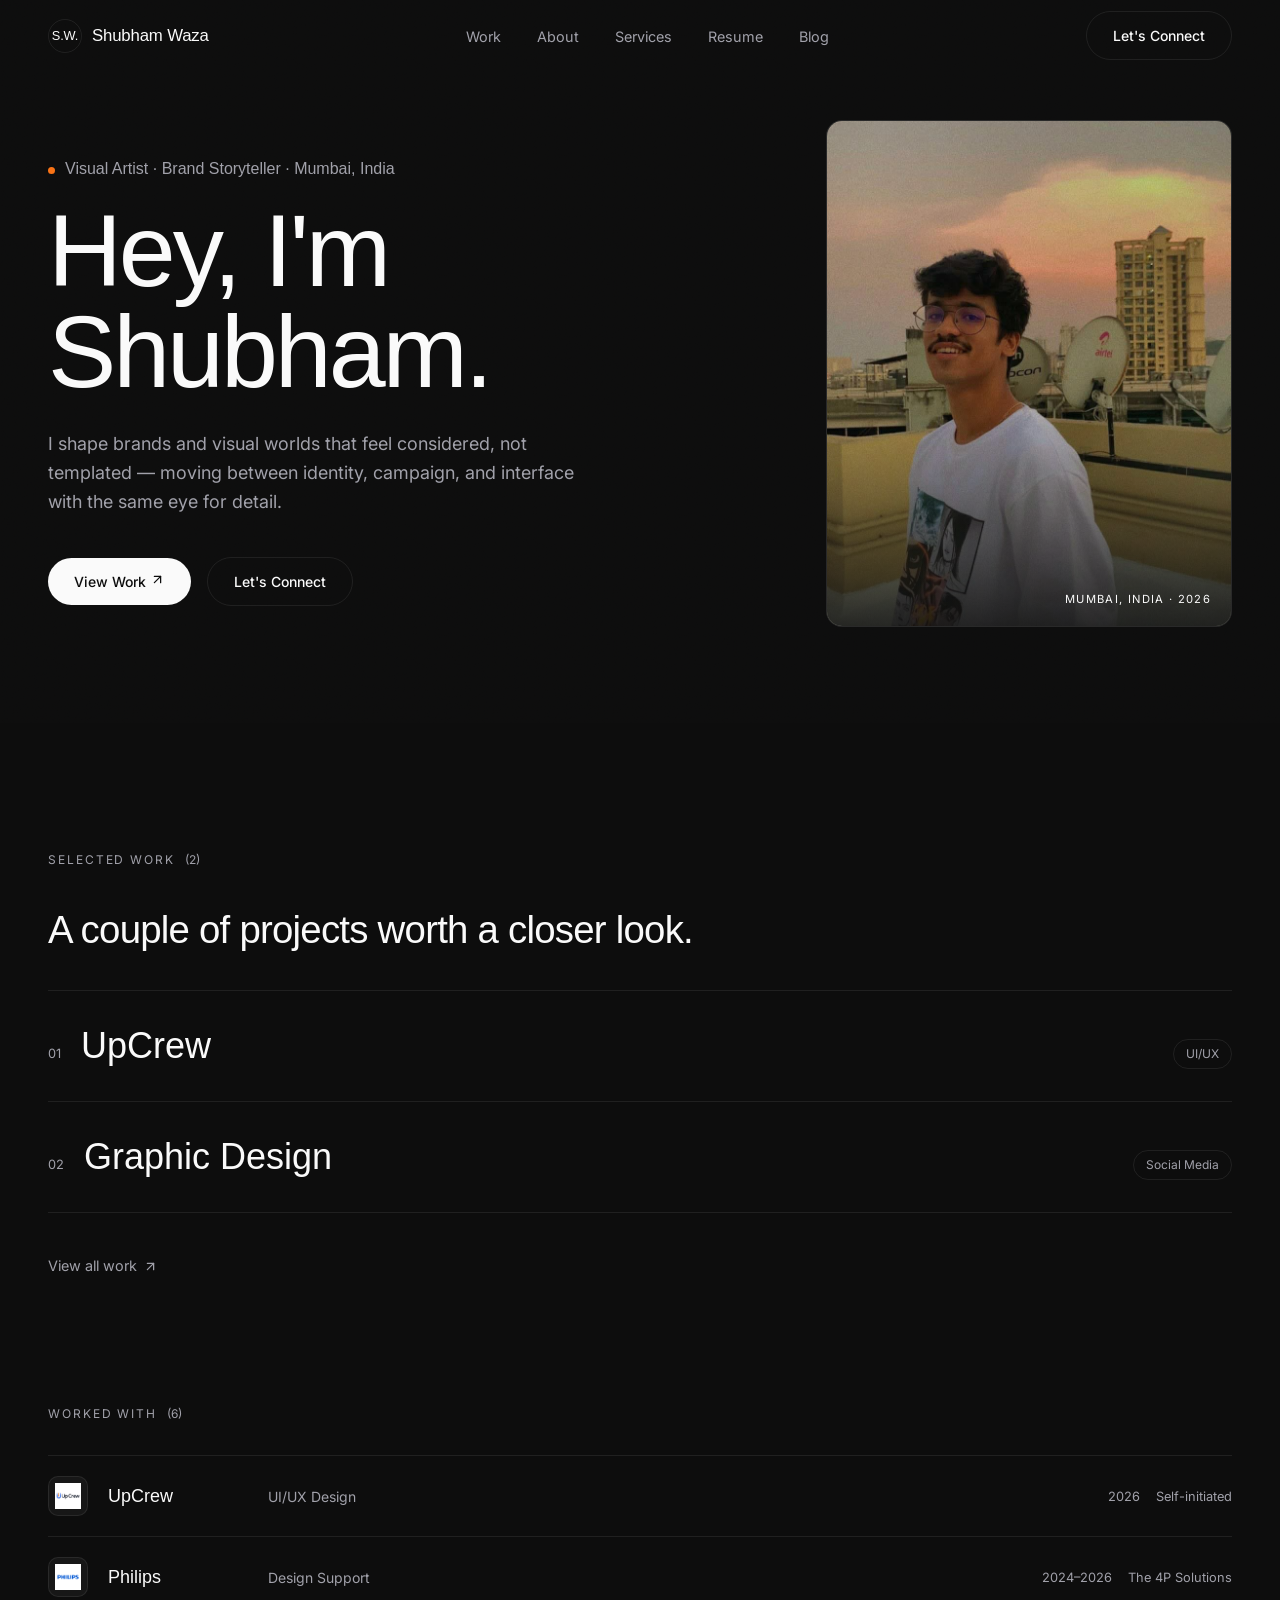
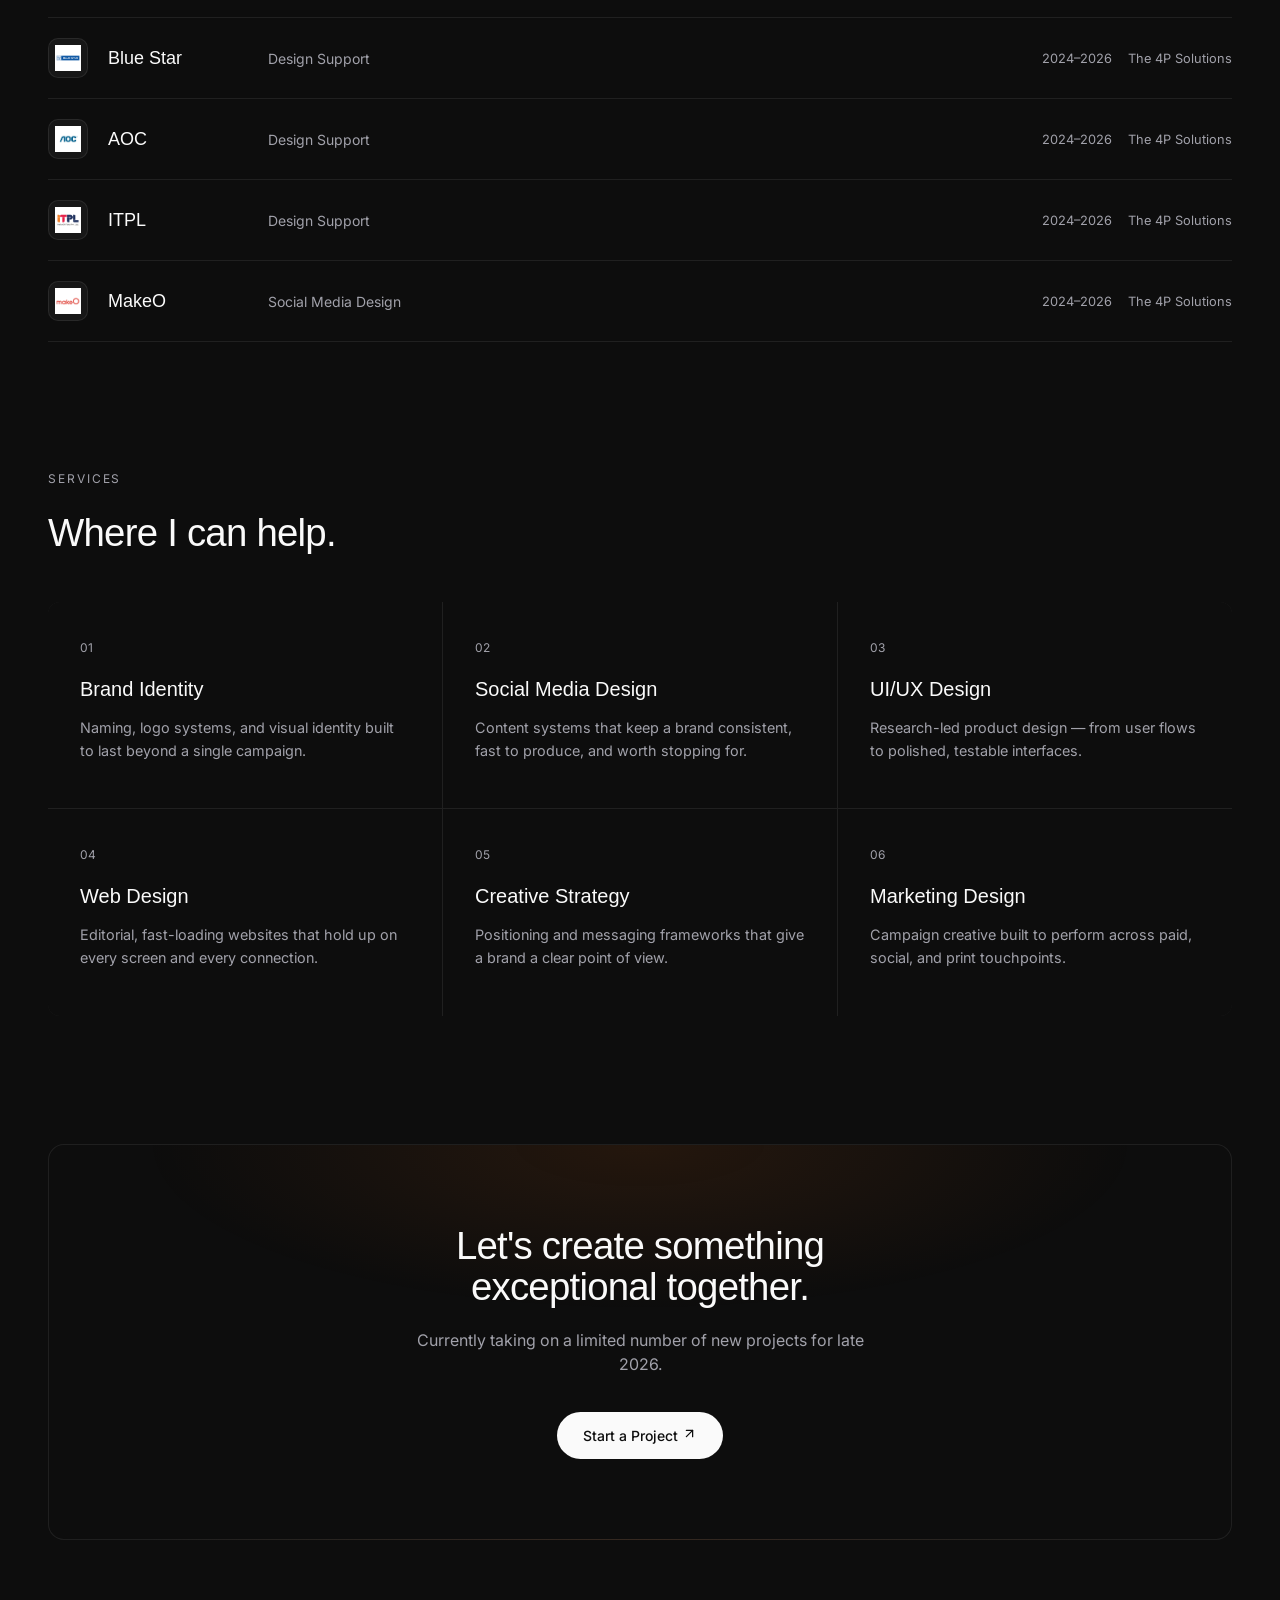
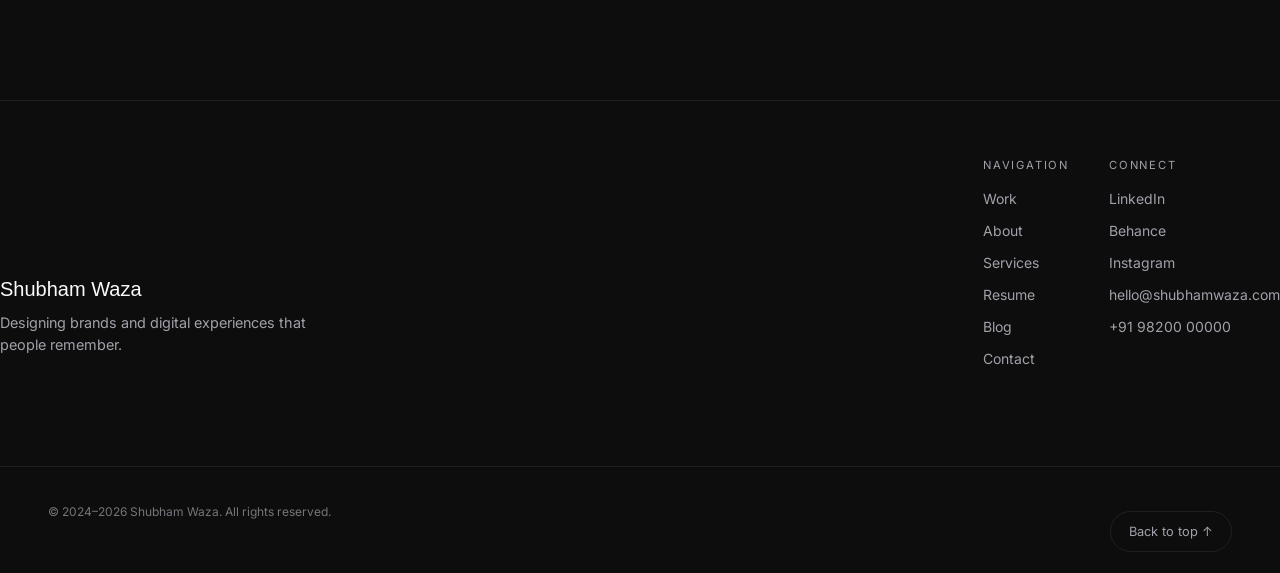
==== commit 242830fd: "🎨 Palette: Add skip-to-content link for keyboard accessibility 💡 What: Added a visually hidden "Skip" ====
--- a/index.html
+++ b/index.html
@@ -14,7 +14,7 @@
 <body>
   <div id="nav-placeholder"></div>
 
-  <main>
+  <main id="main-content">
     <!-- Hero -->
     <section class="hero-greet container">
       <div class="grain"></div>
--- a/css/style.css
+++ b/css/style.css
@@ -833,6 +833,25 @@
 .cursor-preview.active { opacity: 1; transform: translate(-50%, -50%) scale(1); }
 .cursor-preview img { width: 100%; height: 100%; object-fit: cover; }
 
+/* Skip link for keyboard accessibility */
+.skip-link {
+  position: absolute;
+  top: -40px;
+  left: 0;
+  background: var(--accent);
+  color: var(--bg);
+  padding: 8px 16px;
+  z-index: 100;
+  border-bottom-right-radius: 4px;
+  opacity: 0;
+  pointer-events: none;
+}
+.skip-link:focus {
+  top: 0;
+  opacity: 1;
+  pointer-events: auto;
+}
+
 /* Magnetic hover wrapper — nav links / buttons nudge toward the cursor */
 .magnetic { display: inline-block; will-change: transform; transition: transform .2s var(--ease-editorial); }
 
